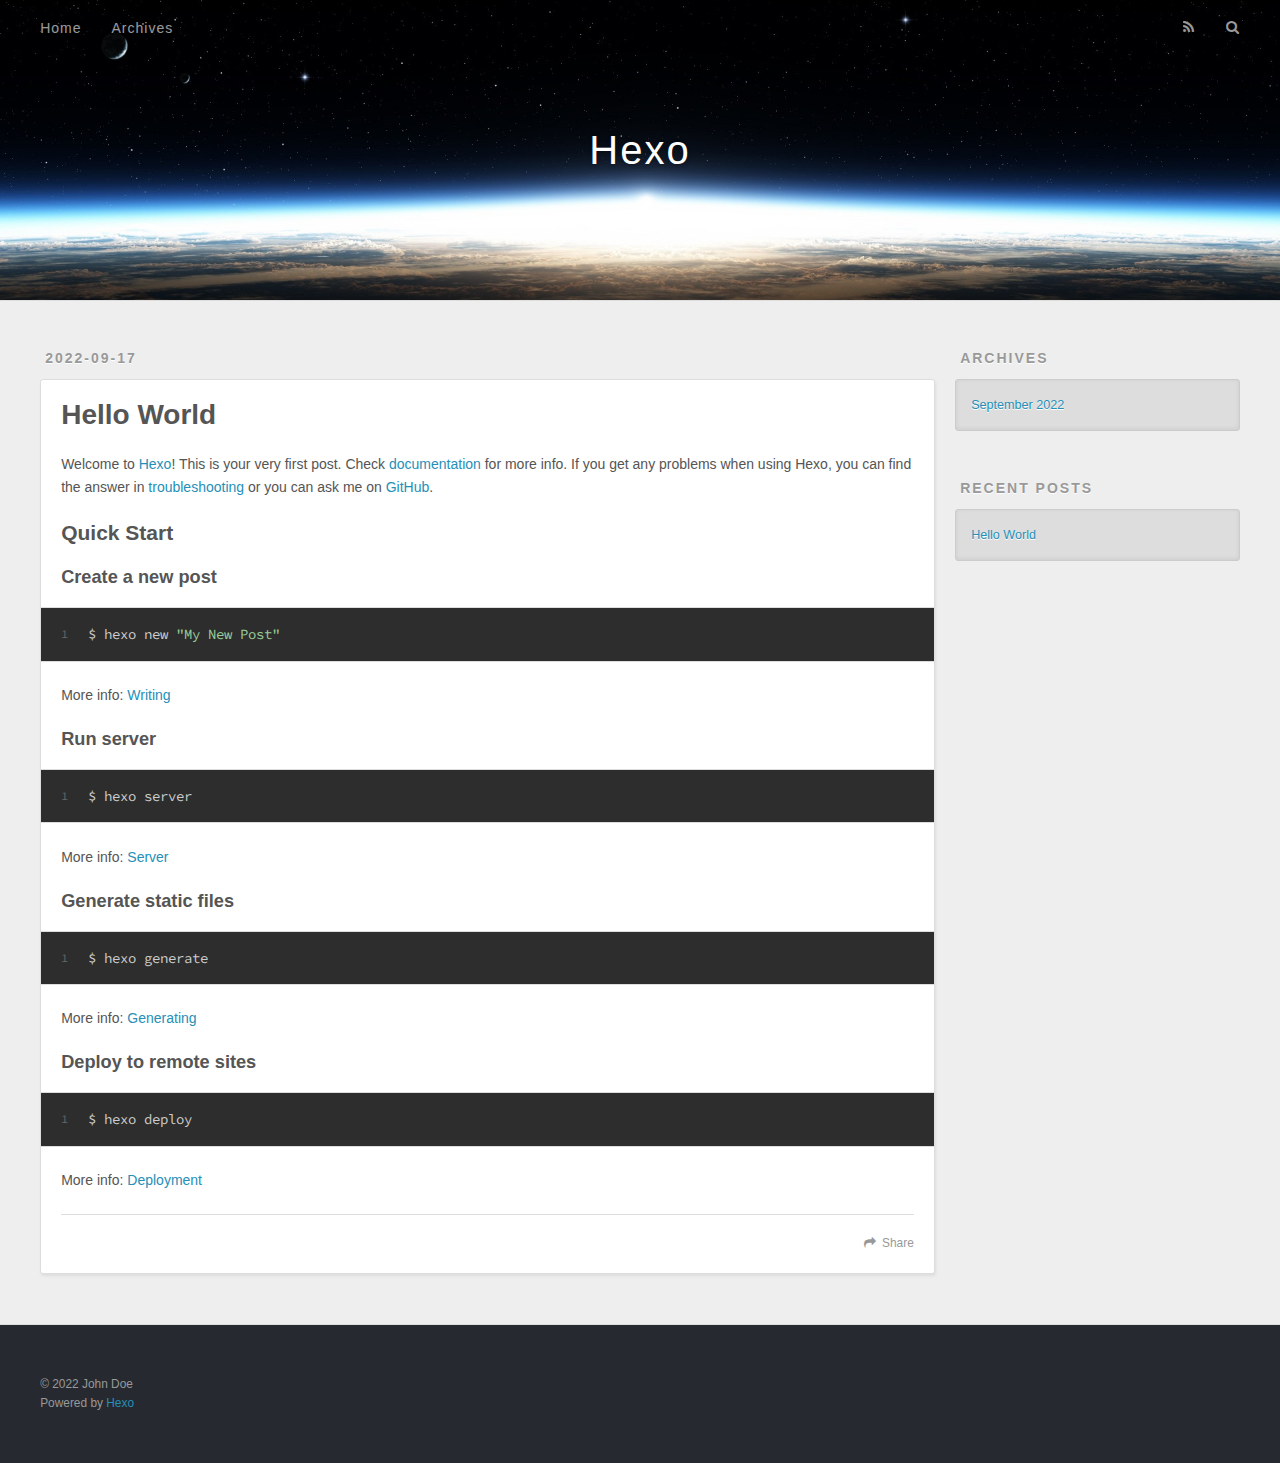
==== index.html @ d6ad6a68 "Site updated: 2022-09-17 21:36:43" ====
<!DOCTYPE html>
<html>
<head>
  <meta charset="utf-8">
  

  
  <title>Hexo</title>
  <meta name="viewport" content="width=device-width, initial-scale=1, maximum-scale=1">
  <meta property="og:type" content="website">
<meta property="og:title" content="Hexo">
<meta property="og:url" content="http://example.com/index.html">
<meta property="og:site_name" content="Hexo">
<meta property="og:locale" content="en_US">
<meta property="article:author" content="John Doe">
<meta name="twitter:card" content="summary">
  
    <link rel="alternate" href="/atom.xml" title="Hexo" type="application/atom+xml">
  
  
    <link rel="icon" href="/favicon.png">
  
  
    <link href="//fonts.googleapis.com/css?family=Source+Code+Pro" rel="stylesheet" type="text/css">
  
  
<link rel="stylesheet" href="/css/style.css">

<meta name="generator" content="Hexo 5.4.2"></head>

<body>
  <div id="container">
    <div id="wrap">
      <header id="header">
  <div id="banner"></div>
  <div id="header-outer" class="outer">
    <div id="header-title" class="inner">
      <h1 id="logo-wrap">
        <a href="/" id="logo">Hexo</a>
      </h1>
      
    </div>
    <div id="header-inner" class="inner">
      <nav id="main-nav">
        <a id="main-nav-toggle" class="nav-icon"></a>
        
          <a class="main-nav-link" href="/">Home</a>
        
          <a class="main-nav-link" href="/archives">Archives</a>
        
      </nav>
      <nav id="sub-nav">
        
          <a id="nav-rss-link" class="nav-icon" href="/atom.xml" title="RSS Feed"></a>
        
        <a id="nav-search-btn" class="nav-icon" title="Search"></a>
      </nav>
      <div id="search-form-wrap">
        <form action="//google.com/search" method="get" accept-charset="UTF-8" class="search-form"><input type="search" name="q" class="search-form-input" placeholder="Search"><button type="submit" class="search-form-submit">&#xF002;</button><input type="hidden" name="sitesearch" value="http://example.com"></form>
      </div>
    </div>
  </div>
</header>
      <div class="outer">
        <section id="main">
  
    <article id="post-hello-world" class="article article-type-post" itemscope itemprop="blogPost">
  <div class="article-meta">
    <a href="/2022/09/17/hello-world/" class="article-date">
  <time datetime="2022-09-17T09:29:14.748Z" itemprop="datePublished">2022-09-17</time>
</a>
    
  </div>
  <div class="article-inner">
    
    
      <header class="article-header">
        
  
    <h1 itemprop="name">
      <a class="article-title" href="/2022/09/17/hello-world/">Hello World</a>
    </h1>
  

      </header>
    
    <div class="article-entry" itemprop="articleBody">
      
        <p>Welcome to <a target="_blank" rel="noopener" href="https://hexo.io/">Hexo</a>! This is your very first post. Check <a target="_blank" rel="noopener" href="https://hexo.io/docs/">documentation</a> for more info. If you get any problems when using Hexo, you can find the answer in <a target="_blank" rel="noopener" href="https://hexo.io/docs/troubleshooting.html">troubleshooting</a> or you can ask me on <a target="_blank" rel="noopener" href="https://github.com/hexojs/hexo/issues">GitHub</a>.</p>
<h2 id="Quick-Start"><a href="#Quick-Start" class="headerlink" title="Quick Start"></a>Quick Start</h2><h3 id="Create-a-new-post"><a href="#Create-a-new-post" class="headerlink" title="Create a new post"></a>Create a new post</h3><figure class="highlight bash"><table><tr><td class="gutter"><pre><span class="line">1</span><br></pre></td><td class="code"><pre><span class="line">$ hexo new <span class="string">&quot;My New Post&quot;</span></span><br></pre></td></tr></table></figure>

<p>More info: <a target="_blank" rel="noopener" href="https://hexo.io/docs/writing.html">Writing</a></p>
<h3 id="Run-server"><a href="#Run-server" class="headerlink" title="Run server"></a>Run server</h3><figure class="highlight bash"><table><tr><td class="gutter"><pre><span class="line">1</span><br></pre></td><td class="code"><pre><span class="line">$ hexo server</span><br></pre></td></tr></table></figure>

<p>More info: <a target="_blank" rel="noopener" href="https://hexo.io/docs/server.html">Server</a></p>
<h3 id="Generate-static-files"><a href="#Generate-static-files" class="headerlink" title="Generate static files"></a>Generate static files</h3><figure class="highlight bash"><table><tr><td class="gutter"><pre><span class="line">1</span><br></pre></td><td class="code"><pre><span class="line">$ hexo generate</span><br></pre></td></tr></table></figure>

<p>More info: <a target="_blank" rel="noopener" href="https://hexo.io/docs/generating.html">Generating</a></p>
<h3 id="Deploy-to-remote-sites"><a href="#Deploy-to-remote-sites" class="headerlink" title="Deploy to remote sites"></a>Deploy to remote sites</h3><figure class="highlight bash"><table><tr><td class="gutter"><pre><span class="line">1</span><br></pre></td><td class="code"><pre><span class="line">$ hexo deploy</span><br></pre></td></tr></table></figure>

<p>More info: <a target="_blank" rel="noopener" href="https://hexo.io/docs/one-command-deployment.html">Deployment</a></p>

      
    </div>
    <footer class="article-footer">
      <a data-url="http://example.com/2022/09/17/hello-world/" data-id="cl85ye5cm00009kp9c54h5y47" class="article-share-link">Share</a>
      
      
    </footer>
  </div>
  
</article>


  


</section>
        
          <aside id="sidebar">
  
    

  
    

  
    
  
    
  <div class="widget-wrap">
    <h3 class="widget-title">Archives</h3>
    <div class="widget">
      <ul class="archive-list"><li class="archive-list-item"><a class="archive-list-link" href="/archives/2022/09/">September 2022</a></li></ul>
    </div>
  </div>


  
    
  <div class="widget-wrap">
    <h3 class="widget-title">Recent Posts</h3>
    <div class="widget">
      <ul>
        
          <li>
            <a href="/2022/09/17/hello-world/">Hello World</a>
          </li>
        
      </ul>
    </div>
  </div>

  
</aside>
        
      </div>
      <footer id="footer">
  
  <div class="outer">
    <div id="footer-info" class="inner">
      &copy; 2022 John Doe<br>
      Powered by <a href="http://hexo.io/" target="_blank">Hexo</a>
    </div>
  </div>
</footer>
    </div>
    <nav id="mobile-nav">
  
    <a href="/" class="mobile-nav-link">Home</a>
  
    <a href="/archives" class="mobile-nav-link">Archives</a>
  
</nav>
    

<script src="//ajax.googleapis.com/ajax/libs/jquery/2.0.3/jquery.min.js"></script>


  
<link rel="stylesheet" href="/fancybox/jquery.fancybox.css">

  
<script src="/fancybox/jquery.fancybox.pack.js"></script>




<script src="/js/script.js"></script>




  </div>
</body>
</html>
---- css/style.css ----
body {
  width: 100%;
}
body:before,
body:after {
  content: "";
  display: table;
}
body:after {
  clear: both;
}
html,
body,
div,
span,
applet,
object,
iframe,
h1,
h2,
h3,
h4,
h5,
h6,
p,
blockquote,
pre,
a,
abbr,
acronym,
address,
big,
cite,
code,
del,
dfn,
em,
img,
ins,
kbd,
q,
s,
samp,
small,
strike,
strong,
sub,
sup,
tt,
var,
dl,
dt,
dd,
ol,
ul,
li,
fieldset,
form,
label,
legend,
table,
caption,
tbody,
tfoot,
thead,
tr,
th,
td {
  margin: 0;
  padding: 0;
  border: 0;
  outline: 0;
  font-weight: inherit;
  font-style: inherit;
  font-family: inherit;
  font-size: 100%;
  vertical-align: baseline;
}
body {
  line-height: 1;
  color: #000;
  background: #fff;
}
ol,
ul {
  list-style: none;
}
table {
  border-collapse: separate;
  border-spacing: 0;
  vertical-align: middle;
}
caption,
th,
td {
  text-align: left;
  font-weight: normal;
  vertical-align: middle;
}
a img {
  border: none;
}
input,
button {
  margin: 0;
  padding: 0;
}
input::-moz-focus-inner,
button::-moz-focus-inner {
  border: 0;
  padding: 0;
}
@font-face {
  font-family: FontAwesome;
  font-style: normal;
  font-weight: normal;
  src: url("fonts/fontawesome-webfont.eot?v=#4.0.3");
  src: url("fonts/fontawesome-webfont.eot?#iefix&v=#4.0.3") format("embedded-opentype"), url("fonts/fontawesome-webfont.woff?v=#4.0.3") format("woff"), url("fonts/fontawesome-webfont.ttf?v=#4.0.3") format("truetype"), url("fonts/fontawesome-webfont.svg#fontawesomeregular?v=#4.0.3") format("svg");
}
html,
body,
#container {
  height: 100%;
}
body {
  background: #eee;
  font: 14px -apple-system, BlinkMacSystemFont, "Segoe UI", "Roboto", "Oxygen", "Ubuntu", "Cantarell", "Fira Sans", "Droid Sans", "Helvetica Neue", sans-serif;
  -webkit-text-size-adjust: 100%;
}
.outer {
  max-width: 1220px;
  margin: 0 auto;
  padding: 0 20px;
}
.outer:before,
.outer:after {
  content: "";
  display: table;
}
.outer:after {
  clear: both;
}
.inner {
  display: inline;
  float: left;
  width: 98.33333333333333%;
  margin: 0 0.833333333333333%;
}
.left,
.alignleft {
  float: left;
}
.right,
.alignright {
  float: right;
}
.clear {
  clear: both;
}
#container {
  position: relative;
}
.mobile-nav-on {
  overflow: hidden;
}
#wrap {
  height: 100%;
  width: 100%;
  position: absolute;
  top: 0;
  left: 0;
  -webkit-transition: 0.2s ease-out;
  -moz-transition: 0.2s ease-out;
  -ms-transition: 0.2s ease-out;
  transition: 0.2s ease-out;
  z-index: 1;
  background: #eee;
}
.mobile-nav-on #wrap {
  left: 280px;
}
@media screen and (min-width: 768px) {
  #main {
    display: inline;
    float: left;
    width: 73.33333333333333%;
    margin: 0 0.833333333333333%;
  }
}
.article-date,
.article-category-link,
.archive-year,
.widget-title {
  text-decoration: none;
  text-transform: uppercase;
  letter-spacing: 2px;
  color: #999;
  margin-bottom: 1em;
  margin-left: 5px;
  line-height: 1em;
  text-shadow: 0 1px #fff;
  font-weight: bold;
}
.article-inner,
.archive-article-inner {
  background: #fff;
  -webkit-box-shadow: 1px 2px 3px #ddd;
  box-shadow: 1px 2px 3px #ddd;
  border: 1px solid #ddd;
  border-radius: 3px;
}
.article-entry h1,
.widget h1 {
  font-size: 2em;
}
.article-entry h2,
.widget h2 {
  font-size: 1.5em;
}
.article-entry h3,
.widget h3 {
  font-size: 1.3em;
}
.article-entry h4,
.widget h4 {
  font-size: 1.2em;
}
.article-entry h5,
.widget h5 {
  font-size: 1em;
}
.article-entry h6,
.widget h6 {
  font-size: 1em;
  color: #999;
}
.article-entry hr,
.widget hr {
  border: 1px dashed #ddd;
}
.article-entry strong,
.widget strong {
  font-weight: bold;
}
.article-entry em,
.widget em,
.article-entry cite,
.widget cite {
  font-style: italic;
}
.article-entry sup,
.widget sup,
.article-entry sub,
.widget sub {
  font-size: 0.75em;
  line-height: 0;
  position: relative;
  vertical-align: baseline;
}
.article-entry sup,
.widget sup {
  top: -0.5em;
}
.article-entry sub,
.widget sub {
  bottom: -0.2em;
}
.article-entry small,
.widget small {
  font-size: 0.85em;
}
.article-entry acronym,
.widget acronym,
.article-entry abbr,
.widget abbr {
  border-bottom: 1px dotted;
}
.article-entry ul,
.widget ul,
.article-entry ol,
.widget ol,
.article-entry dl,
.widget dl {
  margin: 0 20px;
  line-height: 1.6em;
}
.article-entry ul ul,
.widget ul ul,
.article-entry ol ul,
.widget ol ul,
.article-entry ul ol,
.widget ul ol,
.article-entry ol ol,
.widget ol ol {
  margin-top: 0;
  margin-bottom: 0;
}
.article-entry ul,
.widget ul {
  list-style: disc;
}
.article-entry ol,
.widget ol {
  list-style: decimal;
}
.article-entry dt,
.widget dt {
  font-weight: bold;
}
#header {
  height: 300px;
  position: relative;
  border-bottom: 1px solid #ddd;
}
#header:before,
#header:after {
  content: "";
  position: absolute;
  left: 0;
  right: 0;
  height: 40px;
}
#header:before {
  top: 0;
  background: -webkit-linear-gradient(rgba(0,0,0,0.2), transparent);
  background: -moz-linear-gradient(rgba(0,0,0,0.2), transparent);
  background: -ms-linear-gradient(rgba(0,0,0,0.2), transparent);
  background: linear-gradient(rgba(0,0,0,0.2), transparent);
}
#header:after {
  bottom: 0;
  background: -webkit-linear-gradient(transparent, rgba(0,0,0,0.2));
  background: -moz-linear-gradient(transparent, rgba(0,0,0,0.2));
  background: -ms-linear-gradient(transparent, rgba(0,0,0,0.2));
  background: linear-gradient(transparent, rgba(0,0,0,0.2));
}
#header-outer {
  height: 100%;
  position: relative;
}
#header-inner {
  position: relative;
  overflow: hidden;
}
#banner {
  position: absolute;
  top: 0;
  left: 0;
  width: 100%;
  height: 100%;
  background: url("images/banner.jpg") center #000;
  background-size: cover;
  z-index: -1;
}
#header-title {
  text-align: center;
  height: 40px;
  position: absolute;
  top: 50%;
  left: 0;
  margin-top: -20px;
}
#logo,
#subtitle {
  text-decoration: none;
  color: #fff;
  font-weight: 300;
  text-shadow: 0 1px 4px rgba(0,0,0,0.3);
}
#logo {
  font-size: 40px;
  line-height: 40px;
  letter-spacing: 2px;
}
#subtitle {
  font-size: 16px;
  line-height: 16px;
  letter-spacing: 1px;
}
#subtitle-wrap {
  margin-top: 16px;
}
#main-nav {
  float: left;
  margin-left: -15px;
}
.nav-icon,
.main-nav-link {
  float: left;
  color: #fff;
  opacity: 0.6;
  text-decoration: none;
  text-shadow: 0 1px rgba(0,0,0,0.2);
  -webkit-transition: opacity 0.2s;
  -moz-transition: opacity 0.2s;
  -ms-transition: opacity 0.2s;
  transition: opacity 0.2s;
  display: block;
  padding: 20px 15px;
}
.nav-icon:hover,
.main-nav-link:hover {
  opacity: 1;
}
.nav-icon {
  font-family: FontAwesome;
  text-align: center;
  font-size: 14px;
  width: 14px;
  height: 14px;
  padding: 20px 15px;
  position: relative;
  cursor: pointer;
}
.main-nav-link {
  font-weight: 300;
  letter-spacing: 1px;
}
@media screen and (max-width: 479px) {
  .main-nav-link {
    display: none;
  }
}
#main-nav-toggle {
  display: none;
}
#main-nav-toggle:before {
  content: "\f0c9";
}
@media screen and (max-width: 479px) {
  #main-nav-toggle {
    display: block;
  }
}
#sub-nav {
  float: right;
  margin-right: -15px;
}
#nav-rss-link:before {
  content: "\f09e";
}
#nav-search-btn:before {
  content: "\f002";
}
#search-form-wrap {
  position: absolute;
  top: 15px;
  width: 150px;
  height: 30px;
  right: -150px;
  opacity: 0;
  -webkit-transition: 0.2s ease-out;
  -moz-transition: 0.2s ease-out;
  -ms-transition: 0.2s ease-out;
  transition: 0.2s ease-out;
}
#search-form-wrap.on {
  opacity: 1;
  right: 0;
}
@media screen and (max-width: 479px) {
  #search-form-wrap {
    width: 100%;
    right: -100%;
  }
}
.search-form {
  position: absolute;
  top: 0;
  left: 0;
  right: 0;
  background: #fff;
  padding: 5px 15px;
  border-radius: 15px;
  -webkit-box-shadow: 0 0 10px rgba(0,0,0,0.3);
  box-shadow: 0 0 10px rgba(0,0,0,0.3);
}
.search-form-input {
  border: none;
  background: none;
  color: #555;
  width: 100%;
  font: 13px -apple-system, BlinkMacSystemFont, "Segoe UI", "Roboto", "Oxygen", "Ubuntu", "Cantarell", "Fira Sans", "Droid Sans", "Helvetica Neue", sans-serif;
  outline: none;
}
.search-form-input::-webkit-search-results-decoration,
.search-form-input::-webkit-search-cancel-button {
  -webkit-appearance: none;
}
.search-form-submit {
  position: absolute;
  top: 50%;
  right: 10px;
  margin-top: -7px;
  font: 13px FontAwesome;
  border: none;
  background: none;
  color: #bbb;
  cursor: pointer;
}
.search-form-submit:hover,
.search-form-submit:focus {
  color: #777;
}
.article {
  margin: 50px 0;
}
.article-inner {
  overflow: hidden;
}
.article-meta:before,
.article-meta:after {
  content: "";
  display: table;
}
.article-meta:after {
  clear: both;
}
.article-date {
  float: left;
}
.article-category {
  float: left;
  line-height: 1em;
  color: #ccc;
  text-shadow: 0 1px #fff;
  margin-left: 8px;
}
.article-category:before {
  content: "\2022";
}
.article-category-link {
  margin: 0 12px 1em;
}
.article-header {
  padding: 20px 20px 0;
}
.article-title {
  text-decoration: none;
  font-size: 2em;
  font-weight: bold;
  color: #555;
  line-height: 1.1em;
  -webkit-transition: color 0.2s;
  -moz-transition: color 0.2s;
  -ms-transition: color 0.2s;
  transition: color 0.2s;
}
a.article-title:hover {
  color: #258fb8;
}
.article-entry {
  color: #555;
  padding: 0 20px;
}
.article-entry:before,
.article-entry:after {
  content: "";
  display: table;
}
.article-entry:after {
  clear: both;
}
.article-entry p,
.article-entry table {
  line-height: 1.6em;
  margin: 1.6em 0;
}
.article-entry h1,
.article-entry h2,
.article-entry h3,
.article-entry h4,
.article-entry h5,
.article-entry h6 {
  font-weight: bold;
}
.article-entry h1,
.article-entry h2,
.article-entry h3,
.article-entry h4,
.article-entry h5,
.article-entry h6 {
  line-height: 1.1em;
  margin: 1.1em 0;
}
.article-entry a {
  color: #258fb8;
  text-decoration: none;
}
.article-entry a:hover {
  text-decoration: underline;
}
.article-entry ul,
.article-entry ol,
.article-entry dl {
  margin-top: 1.6em;
  margin-bottom: 1.6em;
}
.article-entry img,
.article-entry video {
  max-width: 100%;
  height: auto;
  display: block;
  margin: auto;
}
.article-entry iframe {
  border: none;
}
.article-entry table {
  width: 100%;
  border-collapse: collapse;
  border-spacing: 0;
}
.article-entry th {
  font-weight: bold;
  border-bottom: 3px solid #ddd;
  padding-bottom: 0.5em;
}
.article-entry td {
  border-bottom: 1px solid #ddd;
  padding: 10px 0;
}
.article-entry blockquote {
  font-family: Georgia, "Times New Roman", serif;
  font-size: 1.4em;
  margin: 1.6em 20px;
  text-align: center;
}
.article-entry blockquote footer {
  font-size: 14px;
  margin: 1.6em 0;
  font-family: -apple-system, BlinkMacSystemFont, "Segoe UI", "Roboto", "Oxygen", "Ubuntu", "Cantarell", "Fira Sans", "Droid Sans", "Helvetica Neue", sans-serif;
}
.article-entry blockquote footer cite:before {
  content: "—";
  padding: 0 0.5em;
}
.article-entry .pullquote {
  text-align: left;
  width: 45%;
  margin: 0;
}
.article-entry .pullquote.left {
  margin-left: 0.5em;
  margin-right: 1em;
}
.article-entry .pullquote.right {
  margin-right: 0.5em;
  margin-left: 1em;
}
.article-entry .caption {
  color: #999;
  display: block;
  font-size: 0.9em;
  margin-top: 0.5em;
  position: relative;
  text-align: center;
}
.article-entry .video-container {
  position: relative;
  padding-top: 56.25%;
  height: 0;
  overflow: hidden;
}
.article-entry .video-container iframe,
.article-entry .video-container object,
.article-entry .video-container embed {
  position: absolute;
  top: 0;
  left: 0;
  width: 100%;
  height: 100%;
  margin-top: 0;
}
.article-more-link a {
  display: inline-block;
  line-height: 1em;
  padding: 6px 15px;
  border-radius: 15px;
  background: #eee;
  color: #999;
  text-shadow: 0 1px #fff;
  text-decoration: none;
}
.article-more-link a:hover {
  background: #258fb8;
  color: #fff;
  text-decoration: none;
  text-shadow: 0 1px #1e7293;
}
.article-footer {
  font-size: 0.85em;
  line-height: 1.6em;
  border-top: 1px solid #ddd;
  padding-top: 1.6em;
  margin: 0 20px 20px;
}
.article-footer:before,
.article-footer:after {
  content: "";
  display: table;
}
.article-footer:after {
  clear: both;
}
.article-footer a {
  color: #999;
  text-decoration: none;
}
.article-footer a:hover {
  color: #555;
}
.article-tag-list-item {
  float: left;
  margin-right: 10px;
}
.article-tag-list-link:before {
  content: "#";
}
.article-comment-link {
  float: right;
}
.article-comment-link:before {
  content: "\f075";
  font-family: FontAwesome;
  padding-right: 8px;
}
.article-share-link {
  cursor: pointer;
  float: right;
  margin-left: 20px;
}
.article-share-link:before {
  content: "\f064";
  font-family: FontAwesome;
  padding-right: 6px;
}
#article-nav {
  position: relative;
}
#article-nav:before,
#article-nav:after {
  content: "";
  display: table;
}
#article-nav:after {
  clear: both;
}
@media screen and (min-width: 768px) {
  #article-nav {
    margin: 50px 0;
  }
  #article-nav:before {
    width: 8px;
    height: 8px;
    position: absolute;
    top: 50%;
    left: 50%;
    margin-top: -4px;
    margin-left: -4px;
    content: "";
    border-radius: 50%;
    background: #ddd;
    -webkit-box-shadow: 0 1px 2px #fff;
    box-shadow: 0 1px 2px #fff;
  }
}
.article-nav-link-wrap {
  text-decoration: none;
  text-shadow: 0 1px #fff;
  color: #999;
  -webkit-box-sizing: border-box;
  -moz-box-sizing: border-box;
  box-sizing: border-box;
  margin-top: 50px;
  text-align: center;
  display: block;
}
.article-nav-link-wrap:hover {
  color: #555;
}
@media screen and (min-width: 768px) {
  .article-nav-link-wrap {
    width: 50%;
    margin-top: 0;
  }
}
@media screen and (min-width: 768px) {
  #article-nav-newer {
    float: left;
    text-align: right;
    padding-right: 20px;
  }
}
@media screen and (min-width: 768px) {
  #article-nav-older {
    float: right;
    text-align: left;
    padding-left: 20px;
  }
}
.article-nav-caption {
  text-transform: uppercase;
  letter-spacing: 2px;
  color: #ddd;
  line-height: 1em;
  font-weight: bold;
}
#article-nav-newer .article-nav-caption {
  margin-right: -2px;
}
.article-nav-title {
  font-size: 0.85em;
  line-height: 1.6em;
  margin-top: 0.5em;
}
.article-share-box {
  position: absolute;
  display: none;
  background: #fff;
  -webkit-box-shadow: 1px 2px 10px rgba(0,0,0,0.2);
  box-shadow: 1px 2px 10px rgba(0,0,0,0.2);
  border-radius: 3px;
  margin-left: -145px;
  overflow: hidden;
  z-index: 1;
}
.article-share-box.on {
  display: block;
}
.article-share-input {
  width: 100%;
  background: none;
  -webkit-box-sizing: border-box;
  -moz-box-sizing: border-box;
  box-sizing: border-box;
  font: 14px -apple-system, BlinkMacSystemFont, "Segoe UI", "Roboto", "Oxygen", "Ubuntu", "Cantarell", "Fira Sans", "Droid Sans", "Helvetica Neue", sans-serif;
  padding: 0 15px;
  color: #555;
  outline: none;
  border: 1px solid #ddd;
  border-radius: 3px 3px 0 0;
  height: 36px;
  line-height: 36px;
}
.article-share-links {
  background: #eee;
}
.article-share-links:before,
.article-share-links:after {
  content: "";
  display: table;
}
.article-share-links:after {
  clear: both;
}
.article-share-twitter,
.article-share-facebook,
.article-share-pinterest,
.article-share-google {
  width: 50px;
  height: 36px;
  display: block;
  float: left;
  position: relative;
  color: #999;
  text-shadow: 0 1px #fff;
}
.article-share-twitter:before,
.article-share-facebook:before,
.article-share-pinterest:before,
.article-share-google:before {
  font-size: 20px;
  font-family: FontAwesome;
  width: 20px;
  height: 20px;
  position: absolute;
  top: 50%;
  left: 50%;
  margin-top: -10px;
  margin-left: -10px;
  text-align: center;
}
.article-share-twitter:hover,
.article-share-facebook:hover,
.article-share-pinterest:hover,
.article-share-google:hover {
  color: #fff;
}
.article-share-twitter:before {
  content: "\f099";
}
.article-share-twitter:hover {
  background: #00aced;
  text-shadow: 0 1px #008abe;
}
.article-share-facebook:before {
  content: "\f09a";
}
.article-share-facebook:hover {
  background: #3b5998;
  text-shadow: 0 1px #2f477a;
}
.article-share-pinterest:before {
  content: "\f0d2";
}
.article-share-pinterest:hover {
  background: #cb2027;
  text-shadow: 0 1px #a21a1f;
}
.article-share-google:before {
  content: "\f0d5";
}
.article-share-google:hover {
  background: #dd4b39;
  text-shadow: 0 1px #be3221;
}
.article-gallery {
  background: #000;
  position: relative;
}
.article-gallery-photos {
  position: relative;
  overflow: hidden;
}
.article-gallery-img {
  display: none;
  max-width: 100%;
}
.article-gallery-img:first-child {
  display: block;
}
.article-gallery-img.loaded {
  position: absolute;
  display: block;
}
.article-gallery-img img {
  display: block;
  max-width: 100%;
  margin: 0 auto;
}
#comments {
  background: #fff;
  -webkit-box-shadow: 1px 2px 3px #ddd;
  box-shadow: 1px 2px 3px #ddd;
  padding: 20px;
  border: 1px solid #ddd;
  border-radius: 3px;
  margin: 50px 0;
}
#comments a {
  color: #258fb8;
}
.archives-wrap {
  margin: 50px 0;
}
.archives:before,
.archives:after {
  content: "";
  display: table;
}
.archives:after {
  clear: both;
}
.archive-year-wrap {
  margin-bottom: 1em;
}
.archives {
  -webkit-column-gap: 10px;
  -moz-column-gap: 10px;
  column-gap: 10px;
}
@media screen and (min-width: 480px) and (max-width: 767px) {
  .archives {
    -webkit-column-count: 2;
    -moz-column-count: 2;
    column-count: 2;
  }
}
@media screen and (min-width: 768px) {
  .archives {
    -webkit-column-count: 3;
    -moz-column-count: 3;
    column-count: 3;
  }
}
.archive-article {
  -webkit-column-break-inside: avoid;
  page-break-inside: avoid;
  overflow: hidden;
  break-inside: avoid-column;
}
.archive-article-inner {
  padding: 10px;
  margin-bottom: 15px;
}
.archive-article-title {
  text-decoration: none;
  font-weight: bold;
  color: #555;
  -webkit-transition: color 0.2s;
  -moz-transition: color 0.2s;
  -ms-transition: color 0.2s;
  transition: color 0.2s;
  line-height: 1.6em;
}
.archive-article-title:hover {
  color: #258fb8;
}
.archive-article-footer {
  margin-top: 1em;
}
.archive-article-date {
  color: #999;
  text-decoration: none;
  font-size: 0.85em;
  line-height: 1em;
  margin-bottom: 0.5em;
  display: block;
}
#page-nav {
  margin: 50px auto;
  background: #fff;
  -webkit-box-shadow: 1px 2px 3px #ddd;
  box-shadow: 1px 2px 3px #ddd;
  border: 1px solid #ddd;
  border-radius: 3px;
  text-align: center;
  color: #999;
  overflow: hidden;
}
#page-nav:before,
#page-nav:after {
  content: "";
  display: table;
}
#page-nav:after {
  clear: both;
}
#page-nav a,
#page-nav span {
  padding: 10px 20px;
  line-height: 1;
  height: 2ex;
}
#page-nav a {
  color: #999;
  text-decoration: none;
}
#page-nav a:hover {
  background: #999;
  color: #fff;
}
#page-nav .prev {
  float: left;
}
#page-nav .next {
  float: right;
}
#page-nav .page-number {
  display: inline-block;
}
@media screen and (max-width: 479px) {
  #page-nav .page-number {
    display: none;
  }
}
#page-nav .current {
  color: #555;
  font-weight: bold;
}
#page-nav .space {
  color: #ddd;
}
#footer {
  background: #262a30;
  padding: 50px 0;
  border-top: 1px solid #ddd;
  color: #999;
}
#footer a {
  color: #258fb8;
  text-decoration: none;
}
#footer a:hover {
  text-decoration: underline;
}
#footer-info {
  line-height: 1.6em;
  font-size: 0.85em;
}
.article-entry pre,
.article-entry .highlight {
  background: #2d2d2d;
  margin: 0 -20px;
  padding: 15px 20px;
  border-style: solid;
  border-color: #ddd;
  border-width: 1px 0;
  overflow: auto;
  color: #ccc;
  line-height: 22.400000000000002px;
}
.article-entry .highlight .gutter pre,
.article-entry .gist .gist-file .gist-data .line-numbers {
  color: #666;
  font-size: 0.85em;
}
.article-entry pre,
.article-entry code {
  font-family: "Source Code Pro", Consolas, Monaco, Menlo, Consolas, monospace;
}
.article-entry code {
  background: #eee;
  text-shadow: 0 1px #fff;
  padding: 0 0.3em;
}
.article-entry pre code {
  background: none;
  text-shadow: none;
  padding: 0;
}
.article-entry .highlight pre {
  border: none;
  margin: 0;
  padding: 0;
}
.article-entry .highlight table {
  margin: 0;
  width: auto;
}
.article-entry .highlight td {
  border: none;
  padding: 0;
}
.article-entry .highlight figcaption {
  font-size: 0.85em;
  color: #999;
  line-height: 1em;
  margin-bottom: 1em;
}
.article-entry .highlight figcaption:before,
.article-entry .highlight figcaption:after {
  content: "";
  display: table;
}
.article-entry .highlight figcaption:after {
  clear: both;
}
.article-entry .highlight figcaption a {
  float: right;
}
.article-entry .highlight .gutter pre {
  text-align: right;
  padding-right: 20px;
}
.article-entry .highlight .line {
  height: 22.400000000000002px;
}
.article-entry .highlight .line.marked {
  background: #515151;
}
.article-entry .gist {
  margin: 0 -20px;
  border-style: solid;
  border-color: #ddd;
  border-width: 1px 0;
  background: #2d2d2d;
  padding: 15px 20px 15px 0;
}
.article-entry .gist .gist-file {
  border: none;
  font-family: "Source Code Pro", Consolas, Monaco, Menlo, Consolas, monospace;
  margin: 0;
}
.article-entry .gist .gist-file .gist-data {
  background: none;
  border: none;
}
.article-entry .gist .gist-file .gist-data .line-numbers {
  background: none;
  border: none;
  padding: 0 20px 0 0;
}
.article-entry .gist .gist-file .gist-data .line-data {
  padding: 0 !important;
}
.article-entry .gist .gist-file .highlight {
  margin: 0;
  padding: 0;
  border: none;
}
.article-entry .gist .gist-file .gist-meta {
  background: #2d2d2d;
  color: #999;
  font: 0.85em -apple-system, BlinkMacSystemFont, "Segoe UI", "Roboto", "Oxygen", "Ubuntu", "Cantarell", "Fira Sans", "Droid Sans", "Helvetica Neue", sans-serif;
  text-shadow: 0 0;
  padding: 0;
  margin-top: 1em;
  margin-left: 20px;
}
.article-entry .gist .gist-file .gist-meta a {
  color: #258fb8;
  font-weight: normal;
}
.article-entry .gist .gist-file .gist-meta a:hover {
  text-decoration: underline;
}
pre .comment,
pre .title {
  color: #999;
}
pre .variable,
pre .attribute,
pre .tag,
pre .regexp,
pre .ruby .constant,
pre .xml .tag .title,
pre .xml .pi,
pre .xml .doctype,
pre .html .doctype,
pre .css .id,
pre .css .class,
pre .css .pseudo {
  color: #f2777a;
}
pre .number,
pre .preprocessor,
pre .built_in,
pre .literal,
pre .params,
pre .constant {
  color: #f99157;
}
pre .class,
pre .ruby .class .title,
pre .css .rules .attribute {
  color: #9c9;
}
pre .string,
pre .value,
pre .inheritance,
pre .header,
pre .ruby .symbol,
pre .xml .cdata {
  color: #9c9;
}
pre .css .hexcolor {
  color: #6cc;
}
pre .function,
pre .python .decorator,
pre .python .title,
pre .ruby .function .title,
pre .ruby .title .keyword,
pre .perl .sub,
pre .javascript .title,
pre .coffeescript .title {
  color: #69c;
}
pre .keyword,
pre .javascript .function {
  color: #c9c;
}
@media screen and (max-width: 479px) {
  #mobile-nav {
    position: absolute;
    top: 0;
    left: 0;
    width: 280px;
    height: 100%;
    background: #191919;
    border-right: 1px solid #fff;
  }
}
@media screen and (max-width: 479px) {
  .mobile-nav-link {
    display: block;
    color: #999;
    text-decoration: none;
    padding: 15px 20px;
    font-weight: bold;
  }
  .mobile-nav-link:hover {
    color: #fff;
  }
}
@media screen and (min-width: 768px) {
  #sidebar {
    display: inline;
    float: left;
    width: 23.333333333333332%;
    margin: 0 0.833333333333333%;
  }
}
.widget-wrap {
  margin: 50px 0;
}
.widget {
  color: #777;
  text-shadow: 0 1px #fff;
  background: #ddd;
  -webkit-box-shadow: 0 -1px 4px #ccc inset;
  box-shadow: 0 -1px 4px #ccc inset;
  border: 1px solid #ccc;
  padding: 15px;
  border-radius: 3px;
}
.widget a {
  color: #258fb8;
  text-decoration: none;
}
.widget a:hover {
  text-decoration: underline;
}
.widget ul ul,
.widget ol ul,
.widget dl ul,
.widget ul ol,
.widget ol ol,
.widget dl ol,
.widget ul dl,
.widget ol dl,
.widget dl dl {
  margin-left: 15px;
  list-style: disc;
}
.widget {
  line-height: 1.6em;
  word-wrap: break-word;
  font-size: 0.9em;
}
.widget ul,
.widget ol {
  list-style: none;
  margin: 0;
}
.widget ul ul,
.widget ol ul,
.widget ul ol,
.widget ol ol {
  margin: 0 20px;
}
.widget ul ul,
.widget ol ul {
  list-style: disc;
}
.widget ul ol,
.widget ol ol {
  list-style: decimal;
}
.category-list-count,
.tag-list-count,
.archive-list-count {
  padding-left: 5px;
  color: #999;
  font-size: 0.85em;
}
.category-list-count:before,
.tag-list-count:before,
.archive-list-count:before {
  content: "(";
}
.category-list-count:after,
.tag-list-count:after,
.archive-list-count:after {
  content: ")";
}
.tagcloud a {
  margin-right: 5px;
  display: inline-block;
}
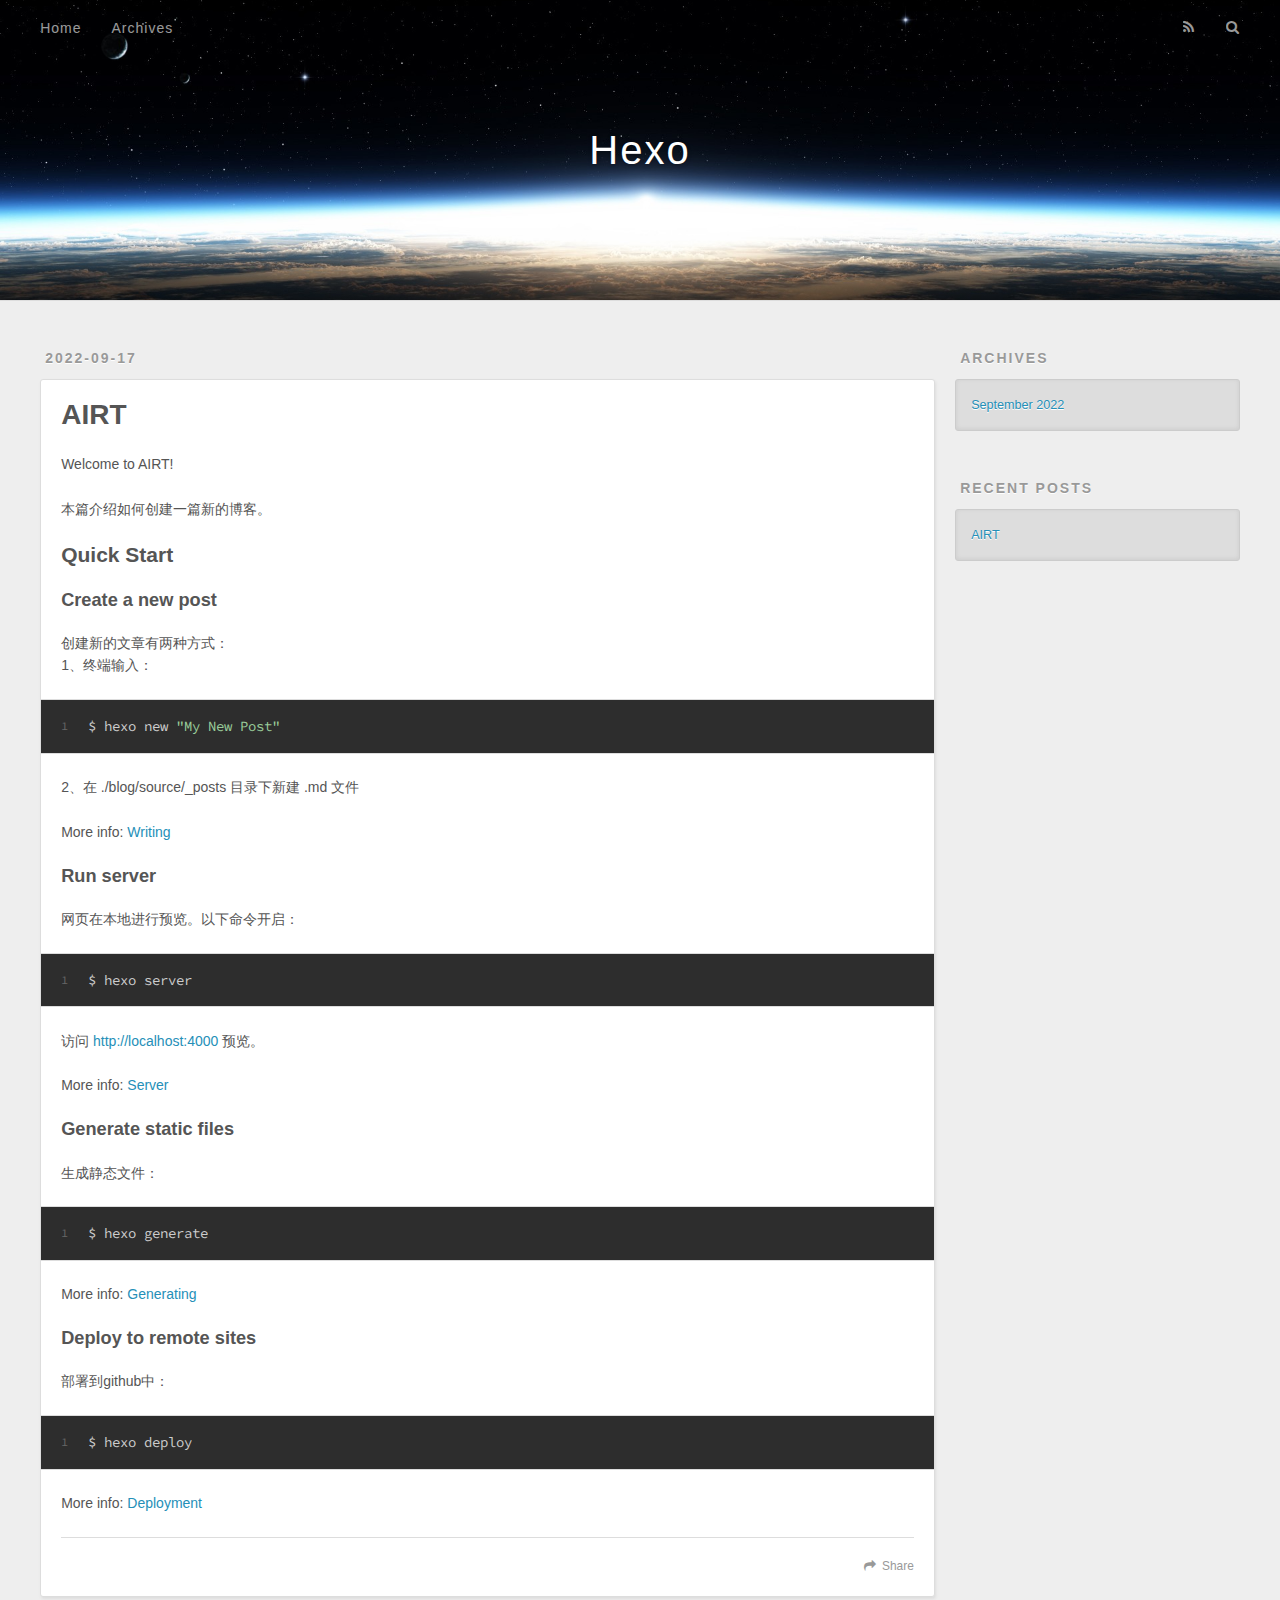
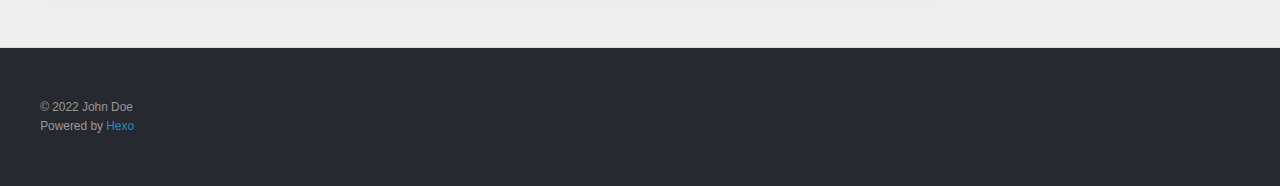
==== commit 91d8e614: "Site updated: 2022-09-17 23:07:33" ====
--- a/index.html
+++ b/index.html
@@ -78,7 +78,7 @@
         
   
     <h1 itemprop="name">
-      <a class="article-title" href="/2022/09/17/hello-world/">Hello World</a>
+      <a class="article-title" href="/2022/09/17/hello-world/">AIRT</a>
     </h1>
   
 
@@ -86,24 +86,28 @@
     
     <div class="article-entry" itemprop="articleBody">
       
-        <p>Welcome to <a target="_blank" rel="noopener" href="https://hexo.io/">Hexo</a>! This is your very first post. Check <a target="_blank" rel="noopener" href="https://hexo.io/docs/">documentation</a> for more info. If you get any problems when using Hexo, you can find the answer in <a target="_blank" rel="noopener" href="https://hexo.io/docs/troubleshooting.html">troubleshooting</a> or you can ask me on <a target="_blank" rel="noopener" href="https://github.com/hexojs/hexo/issues">GitHub</a>.</p>
-<h2 id="Quick-Start"><a href="#Quick-Start" class="headerlink" title="Quick Start"></a>Quick Start</h2><h3 id="Create-a-new-post"><a href="#Create-a-new-post" class="headerlink" title="Create a new post"></a>Create a new post</h3><figure class="highlight bash"><table><tr><td class="gutter"><pre><span class="line">1</span><br></pre></td><td class="code"><pre><span class="line">$ hexo new <span class="string">&quot;My New Post&quot;</span></span><br></pre></td></tr></table></figure>
-
+        <p>Welcome to AIRT!</p>
+<p>本篇介绍如何创建一篇新的博客。</p>
+<h2 id="Quick-Start"><a href="#Quick-Start" class="headerlink" title="Quick Start"></a>Quick Start</h2><h3 id="Create-a-new-post"><a href="#Create-a-new-post" class="headerlink" title="Create a new post"></a>Create a new post</h3><p>创建新的文章有两种方式：<br>1、终端输入：</p>
+<figure class="highlight bash"><table><tr><td class="gutter"><pre><span class="line">1</span><br></pre></td><td class="code"><pre><span class="line">$ hexo new <span class="string">&quot;My New Post&quot;</span></span><br></pre></td></tr></table></figure>
+<p>2、在 ./blog/source/_posts 目录下新建 .md 文件</p>
 <p>More info: <a target="_blank" rel="noopener" href="https://hexo.io/docs/writing.html">Writing</a></p>
-<h3 id="Run-server"><a href="#Run-server" class="headerlink" title="Run server"></a>Run server</h3><figure class="highlight bash"><table><tr><td class="gutter"><pre><span class="line">1</span><br></pre></td><td class="code"><pre><span class="line">$ hexo server</span><br></pre></td></tr></table></figure>
-
+<h3 id="Run-server"><a href="#Run-server" class="headerlink" title="Run server"></a>Run server</h3><p>网页在本地进行预览。以下命令开启：</p>
+<figure class="highlight bash"><table><tr><td class="gutter"><pre><span class="line">1</span><br></pre></td><td class="code"><pre><span class="line">$ hexo server</span><br></pre></td></tr></table></figure>
+<p>访问  <a target="_blank" rel="noopener" href="http://localhost:4000/">http://localhost:4000</a> 预览。</p>
 <p>More info: <a target="_blank" rel="noopener" href="https://hexo.io/docs/server.html">Server</a></p>
-<h3 id="Generate-static-files"><a href="#Generate-static-files" class="headerlink" title="Generate static files"></a>Generate static files</h3><figure class="highlight bash"><table><tr><td class="gutter"><pre><span class="line">1</span><br></pre></td><td class="code"><pre><span class="line">$ hexo generate</span><br></pre></td></tr></table></figure>
-
+<h3 id="Generate-static-files"><a href="#Generate-static-files" class="headerlink" title="Generate static files"></a>Generate static files</h3><p>生成静态文件：</p>
+<figure class="highlight bash"><table><tr><td class="gutter"><pre><span class="line">1</span><br></pre></td><td class="code"><pre><span class="line">$ hexo generate</span><br></pre></td></tr></table></figure>
 <p>More info: <a target="_blank" rel="noopener" href="https://hexo.io/docs/generating.html">Generating</a></p>
-<h3 id="Deploy-to-remote-sites"><a href="#Deploy-to-remote-sites" class="headerlink" title="Deploy to remote sites"></a>Deploy to remote sites</h3><figure class="highlight bash"><table><tr><td class="gutter"><pre><span class="line">1</span><br></pre></td><td class="code"><pre><span class="line">$ hexo deploy</span><br></pre></td></tr></table></figure>
+<h3 id="Deploy-to-remote-sites"><a href="#Deploy-to-remote-sites" class="headerlink" title="Deploy to remote sites"></a>Deploy to remote sites</h3><p>部署到github中：</p>
+<figure class="highlight bash"><table><tr><td class="gutter"><pre><span class="line">1</span><br></pre></td><td class="code"><pre><span class="line">$ hexo deploy</span><br></pre></td></tr></table></figure>
 
 <p>More info: <a target="_blank" rel="noopener" href="https://hexo.io/docs/one-command-deployment.html">Deployment</a></p>
 
       
     </div>
     <footer class="article-footer">
-      <a data-url="http://example.com/2022/09/17/hello-world/" data-id="cl85ye5cm00009kp9c54h5y47" class="article-share-link">Share</a>
+      <a data-url="http://example.com/2022/09/17/hello-world/" data-id="cl85yfoxc0000erp9ej8m0eph" class="article-share-link">Share</a>
       
       
     </footer>
@@ -144,7 +148,7 @@
       <ul>
         
           <li>
-            <a href="/2022/09/17/hello-world/">Hello World</a>
+            <a href="/2022/09/17/hello-world/">AIRT</a>
           </li>
         
       </ul>
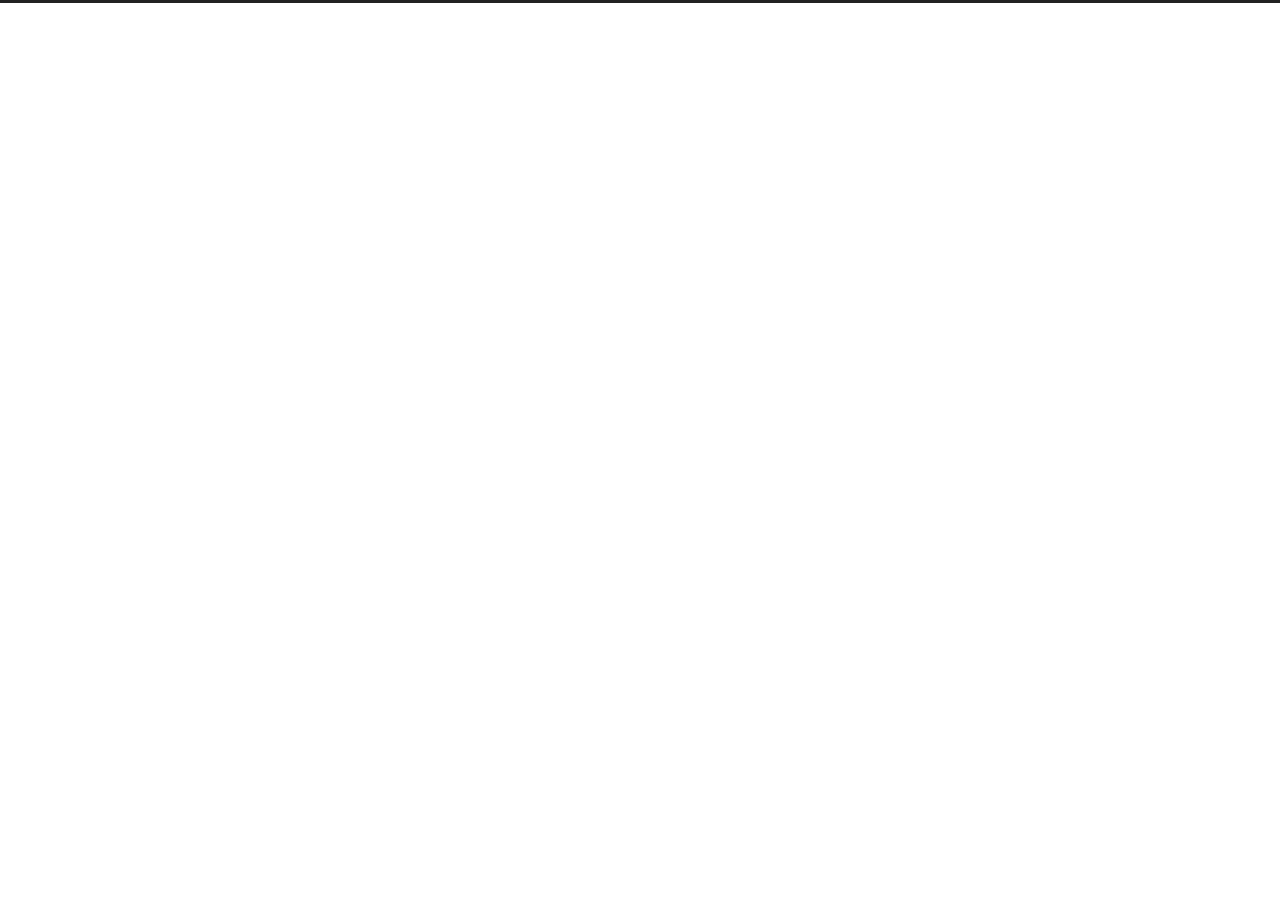
==== commit afb91567: "Site updated: 2022-09-18 16:58:05" ====
--- a/index.html
+++ b/index.html
@@ -1,200 +1,284 @@
 <!DOCTYPE html>
-<html>
+<html lang="zh-CN">
 <head>
-  <meta charset="utf-8">
-  
-
-  
-  <title>Hexo</title>
-  <meta name="viewport" content="width=device-width, initial-scale=1, maximum-scale=1">
-  <meta property="og:type" content="website">
-<meta property="og:title" content="Hexo">
-<meta property="og:url" content="http://example.com/index.html">
-<meta property="og:site_name" content="Hexo">
-<meta property="og:locale" content="en_US">
-<meta property="article:author" content="John Doe">
+  <meta charset="UTF-8">
+<meta name="viewport" content="width=device-width">
+<meta name="theme-color" content="#222"><meta name="generator" content="Hexo 5.4.2">
+
+
+  <link rel="apple-touch-icon" sizes="180x180" href="/images/apple-touch-icon-next.png">
+  <link rel="icon" type="image/png" sizes="32x32" href="/images/favicon-32x32-next.png">
+  <link rel="icon" type="image/png" sizes="16x16" href="/images/favicon-16x16-next.png">
+  <link rel="mask-icon" href="/images/logo.svg" color="#222">
+
+<link rel="stylesheet" href="/css/main.css">
+
+
+
+<link rel="stylesheet" href="https://cdnjs.cloudflare.com/ajax/libs/font-awesome/6.2.0/css/all.min.css" integrity="sha256-AbA177XfpSnFEvgpYu1jMygiLabzPCJCRIBtR5jGc0k=" crossorigin="anonymous">
+  <link rel="stylesheet" href="https://cdnjs.cloudflare.com/ajax/libs/animate.css/3.1.1/animate.min.css" integrity="sha256-PR7ttpcvz8qrF57fur/yAx1qXMFJeJFiA6pSzWi0OIE=" crossorigin="anonymous">
+
+<script class="next-config" data-name="main" type="application/json">{"hostname":"aircasairt.github.io","root":"/","images":"/images","scheme":"Muse","darkmode":false,"version":"8.13.0","exturl":false,"sidebar":{"position":"left","display":"post","padding":18,"offset":12},"copycode":{"enable":false,"style":null},"bookmark":{"enable":false,"color":"#222","save":"auto"},"mediumzoom":false,"lazyload":false,"pangu":false,"comments":{"style":"tabs","active":"gitalk","storage":true,"lazyload":false,"nav":{"disqus":{"text":"Load Disqus","order":-1},"gitalk":{"order":-2}},"activeClass":"gitalk"},"stickytabs":false,"motion":{"enable":true,"async":false,"transition":{"post_block":"fadeIn","post_header":"fadeInDown","post_body":"fadeInDown","coll_header":"fadeInLeft","sidebar":"fadeInUp"}},"prism":false,"i18n":{"placeholder":"搜索...","empty":"没有找到任何搜索结果：${query}","hits_time":"找到 ${hits} 个搜索结果（用时 ${time} 毫秒）","hits":"找到 ${hits} 个搜索结果"}}</script><script src="/js/config.js"></script>
+
+    <meta property="og:type" content="website">
+<meta property="og:title" content="AIRT">
+<meta property="og:url" content="http://aircasairt.github.io/index.html">
+<meta property="og:site_name" content="AIRT">
+<meta property="og:locale" content="zh_CN">
+<meta property="article:author" content="yuan">
 <meta name="twitter:card" content="summary">
-  
-    <link rel="alternate" href="/atom.xml" title="Hexo" type="application/atom+xml">
-  
-  
-    <link rel="icon" href="/favicon.png">
-  
-  
-    <link href="//fonts.googleapis.com/css?family=Source+Code+Pro" rel="stylesheet" type="text/css">
-  
-  
-<link rel="stylesheet" href="/css/style.css">
-
-<meta name="generator" content="Hexo 5.4.2"></head>
-
-<body>
-  <div id="container">
-    <div id="wrap">
-      <header id="header">
-  <div id="banner"></div>
-  <div id="header-outer" class="outer">
-    <div id="header-title" class="inner">
-      <h1 id="logo-wrap">
-        <a href="/" id="logo">Hexo</a>
-      </h1>
+
+
+<link rel="canonical" href="http://aircasairt.github.io/">
+
+
+
+<script class="next-config" data-name="page" type="application/json">{"sidebar":"","isHome":true,"isPost":false,"lang":"zh-CN","comments":"","permalink":"","path":"index.html","title":""}</script>
+
+<script class="next-config" data-name="calendar" type="application/json">""</script>
+<title>AIRT</title>
+  
+
+
+
+
+
+
+  <noscript>
+    <link rel="stylesheet" href="/css/noscript.css">
+  </noscript>
+</head>
+
+<body itemscope itemtype="http://schema.org/WebPage" class="use-motion">
+  <div class="headband"></div>
+
+  <main class="main">
+    <header class="header" itemscope itemtype="http://schema.org/WPHeader">
+      <div class="header-inner"><div class="site-brand-container">
+  <div class="site-nav-toggle">
+    <div class="toggle" aria-label="切换导航栏" role="button">
+        <span class="toggle-line"></span>
+        <span class="toggle-line"></span>
+        <span class="toggle-line"></span>
+    </div>
+  </div>
+
+  <div class="site-meta">
+
+    <a href="/" class="brand" rel="start">
+      <i class="logo-line"></i>
+      <h1 class="site-title">AIRT</h1>
+      <i class="logo-line"></i>
+    </a>
+  </div>
+
+  <div class="site-nav-right">
+    <div class="toggle popup-trigger">
+    </div>
+  </div>
+</div>
+
+
+
+<nav class="site-nav">
+  <ul class="main-menu menu"><li class="menu-item menu-item-home"><a href="/" rel="section"><i class="fa fa-home fa-fw"></i>首页</a></li><li class="menu-item menu-item-tags"><a href="/tags/" rel="section"><i class="fa fa-tags fa-fw"></i>标签</a></li><li class="menu-item menu-item-categories"><a href="/categories/" rel="section"><i class="fa fa-th fa-fw"></i>分类</a></li><li class="menu-item menu-item-archives"><a href="/archives/" rel="section"><i class="fa fa-archive fa-fw"></i>归档</a></li><li class="menu-item menu-item-about"><a href="/about/" rel="section"><i class="fa fa-user fa-fw"></i>关于</a></li>
+  </ul>
+</nav>
+
+
+
+
+</div>
+        
+  
+  <div class="toggle sidebar-toggle" role="button">
+    <span class="toggle-line"></span>
+    <span class="toggle-line"></span>
+    <span class="toggle-line"></span>
+  </div>
+
+  <aside class="sidebar">
+
+    <div class="sidebar-inner sidebar-overview-active">
+      <ul class="sidebar-nav">
+        <li class="sidebar-nav-toc">
+          文章目录
+        </li>
+        <li class="sidebar-nav-overview">
+          站点概览
+        </li>
+      </ul>
+
+      <div class="sidebar-panel-container">
+        <!--noindex-->
+        <div class="post-toc-wrap sidebar-panel">
+        </div>
+        <!--/noindex-->
+
+        <div class="site-overview-wrap sidebar-panel">
+          <div class="site-author site-overview-item animated" itemprop="author" itemscope itemtype="http://schema.org/Person">
+  <p class="site-author-name" itemprop="name">yuan</p>
+  <div class="site-description" itemprop="description"></div>
+</div>
+<div class="site-state-wrap site-overview-item animated">
+  <nav class="site-state">
+      <div class="site-state-item site-state-posts">
+        <a href="/archives/">
+          <span class="site-state-item-count">1</span>
+          <span class="site-state-item-name">日志</span>
+        </a>
+      </div>
+  </nav>
+</div>
+
+
+
+        </div>
+      </div>
+    </div>
+  </aside>
+  <div class="sidebar-dimmer"></div>
+
+
+    </header>
+
+    
+  <div class="back-to-top" role="button" aria-label="返回顶部">
+    <i class="fa fa-arrow-up"></i>
+    <span>0%</span>
+  </div>
+
+<noscript>
+  <div class="noscript-warning">Theme NexT works best with JavaScript enabled</div>
+</noscript>
+
+
+    <div class="main-inner index posts-expand">
+
+    
+
+
+<div class="post-block">
+  
+  
+
+  <article itemscope itemtype="http://schema.org/Article" class="post-content" lang="">
+    <link itemprop="mainEntityOfPage" href="http://aircasairt.github.io/2022/09/17/hello-world/">
+
+    <span hidden itemprop="author" itemscope itemtype="http://schema.org/Person">
+      <meta itemprop="image" content="/images/avatar.gif">
+      <meta itemprop="name" content="yuan">
+    </span>
+
+    <span hidden itemprop="publisher" itemscope itemtype="http://schema.org/Organization">
+      <meta itemprop="name" content="AIRT">
+      <meta itemprop="description" content="">
+    </span>
+
+    <span hidden itemprop="post" itemscope itemtype="http://schema.org/CreativeWork">
+      <meta itemprop="name" content="undefined | AIRT">
+      <meta itemprop="description" content="">
+    </span>
+      <header class="post-header">
+        <h2 class="post-title" itemprop="name headline">
+          <a href="/2022/09/17/hello-world/" class="post-title-link" itemprop="url">AIRT:创建一篇新博客</a>
+        </h2>
+
+        <div class="post-meta-container">
+          <div class="post-meta">
+    <span class="post-meta-item">
+      <span class="post-meta-item-icon">
+        <i class="far fa-calendar"></i>
+      </span>
+      <span class="post-meta-item-text">发表于</span>
+
+      <time title="创建时间：2022-09-17 17:29:14" itemprop="dateCreated datePublished" datetime="2022-09-17T17:29:14+08:00">2022-09-17</time>
+    </span>
+    <span class="post-meta-item">
+      <span class="post-meta-item-icon">
+        <i class="far fa-calendar-check"></i>
+      </span>
+      <span class="post-meta-item-text">更新于</span>
+      <time title="修改时间：2022-09-18 16:35:48" itemprop="dateModified" datetime="2022-09-18T16:35:48+08:00">2022-09-18</time>
+    </span>
+
+  
+</div>
+
+        </div>
+      </header>
+
+    
+    
+    
+    <div class="post-body" itemprop="articleBody">
+          <p>Welcome to AIRT!</p>
+          <!--noindex-->
+            <div class="post-button">
+              <a class="btn" href="/2022/09/17/hello-world/#more" rel="contents">
+                阅读全文 &raquo;
+              </a>
+            </div>
+          <!--/noindex-->
+        
       
     </div>
-    <div id="header-inner" class="inner">
-      <nav id="main-nav">
-        <a id="main-nav-toggle" class="nav-icon"></a>
-        
-          <a class="main-nav-link" href="/">Home</a>
-        
-          <a class="main-nav-link" href="/archives">Archives</a>
-        
-      </nav>
-      <nav id="sub-nav">
-        
-          <a id="nav-rss-link" class="nav-icon" href="/atom.xml" title="RSS Feed"></a>
-        
-        <a id="nav-search-btn" class="nav-icon" title="Search"></a>
-      </nav>
-      <div id="search-form-wrap">
-        <form action="//google.com/search" method="get" accept-charset="UTF-8" class="search-form"><input type="search" name="q" class="search-form-input" placeholder="Search"><button type="submit" class="search-form-submit">&#xF002;</button><input type="hidden" name="sitesearch" value="http://example.com"></form>
-      </div>
-    </div>
-  </div>
-</header>
-      <div class="outer">
-        <section id="main">
-  
-    <article id="post-hello-world" class="article article-type-post" itemscope itemprop="blogPost">
-  <div class="article-meta">
-    <a href="/2022/09/17/hello-world/" class="article-date">
-  <time datetime="2022-09-17T09:29:14.748Z" itemprop="datePublished">2022-09-17</time>
-</a>
-    
-  </div>
-  <div class="article-inner">
-    
-    
-      <header class="article-header">
-        
-  
-    <h1 itemprop="name">
-      <a class="article-title" href="/2022/09/17/hello-world/">AIRT</a>
-    </h1>
-  
-
-      </header>
-    
-    <div class="article-entry" itemprop="articleBody">
-      
-        <p>Welcome to AIRT!</p>
-<p>本篇介绍如何创建一篇新的博客。</p>
-<h2 id="Quick-Start"><a href="#Quick-Start" class="headerlink" title="Quick Start"></a>Quick Start</h2><h3 id="Create-a-new-post"><a href="#Create-a-new-post" class="headerlink" title="Create a new post"></a>Create a new post</h3><p>创建新的文章有两种方式：<br>1、终端输入：</p>
-<figure class="highlight bash"><table><tr><td class="gutter"><pre><span class="line">1</span><br></pre></td><td class="code"><pre><span class="line">$ hexo new <span class="string">&quot;My New Post&quot;</span></span><br></pre></td></tr></table></figure>
-<p>2、在 ./blog/source/_posts 目录下新建 .md 文件</p>
-<p>More info: <a target="_blank" rel="noopener" href="https://hexo.io/docs/writing.html">Writing</a></p>
-<h3 id="Run-server"><a href="#Run-server" class="headerlink" title="Run server"></a>Run server</h3><p>网页在本地进行预览。以下命令开启：</p>
-<figure class="highlight bash"><table><tr><td class="gutter"><pre><span class="line">1</span><br></pre></td><td class="code"><pre><span class="line">$ hexo server</span><br></pre></td></tr></table></figure>
-<p>访问  <a target="_blank" rel="noopener" href="http://localhost:4000/">http://localhost:4000</a> 预览。</p>
-<p>More info: <a target="_blank" rel="noopener" href="https://hexo.io/docs/server.html">Server</a></p>
-<h3 id="Generate-static-files"><a href="#Generate-static-files" class="headerlink" title="Generate static files"></a>Generate static files</h3><p>生成静态文件：</p>
-<figure class="highlight bash"><table><tr><td class="gutter"><pre><span class="line">1</span><br></pre></td><td class="code"><pre><span class="line">$ hexo generate</span><br></pre></td></tr></table></figure>
-<p>More info: <a target="_blank" rel="noopener" href="https://hexo.io/docs/generating.html">Generating</a></p>
-<h3 id="Deploy-to-remote-sites"><a href="#Deploy-to-remote-sites" class="headerlink" title="Deploy to remote sites"></a>Deploy to remote sites</h3><p>部署到github中：</p>
-<figure class="highlight bash"><table><tr><td class="gutter"><pre><span class="line">1</span><br></pre></td><td class="code"><pre><span class="line">$ hexo deploy</span><br></pre></td></tr></table></figure>
-
-<p>More info: <a target="_blank" rel="noopener" href="https://hexo.io/docs/one-command-deployment.html">Deployment</a></p>
-
-      
-    </div>
-    <footer class="article-footer">
-      <a data-url="http://example.com/2022/09/17/hello-world/" data-id="cl85yfoxc0000erp9ej8m0eph" class="article-share-link">Share</a>
-      
+
+    
+    
+    
+
+    <footer class="post-footer">
+        <div class="post-eof"></div>
       
     </footer>
-  </div>
-  
-</article>
-
-
-  
-
-
-</section>
-        
-          <aside id="sidebar">
-  
-    
-
-  
-    
-
-  
-    
-  
-    
-  <div class="widget-wrap">
-    <h3 class="widget-title">Archives</h3>
-    <div class="widget">
-      <ul class="archive-list"><li class="archive-list-item"><a class="archive-list-link" href="/archives/2022/09/">September 2022</a></li></ul>
-    </div>
-  </div>
-
-
-  
-    
-  <div class="widget-wrap">
-    <h3 class="widget-title">Recent Posts</h3>
-    <div class="widget">
-      <ul>
-        
-          <li>
-            <a href="/2022/09/17/hello-world/">AIRT</a>
-          </li>
-        
-      </ul>
-    </div>
-  </div>
-
-  
-</aside>
-        
-      </div>
-      <footer id="footer">
-  
-  <div class="outer">
-    <div id="footer-info" class="inner">
-      &copy; 2022 John Doe<br>
-      Powered by <a href="http://hexo.io/" target="_blank">Hexo</a>
-    </div>
-  </div>
-</footer>
-    </div>
-    <nav id="mobile-nav">
-  
-    <a href="/" class="mobile-nav-link">Home</a>
-  
-    <a href="/archives" class="mobile-nav-link">Archives</a>
-  
-</nav>
-    
-
-<script src="//ajax.googleapis.com/ajax/libs/jquery/2.0.3/jquery.min.js"></script>
-
-
-  
-<link rel="stylesheet" href="/fancybox/jquery.fancybox.css">
-
-  
-<script src="/fancybox/jquery.fancybox.pack.js"></script>
-
-
-
-
-<script src="/js/script.js"></script>
-
-
-
-
-  </div>
+  </article>
+</div>
+
+
+
+
+
+</div>
+  </main>
+
+  <footer class="footer">
+    <div class="footer-inner">
+
+
+<div class="copyright">
+  &copy; 
+  <span itemprop="copyrightYear">2022</span>
+  <span class="with-love">
+    <i class="fa fa-heart"></i>
+  </span>
+  <span class="author" itemprop="copyrightHolder">yuan</span>
+</div>
+  <div class="powered-by">由 <a href="https://hexo.io/" rel="noopener" target="_blank">Hexo</a> & <a href="https://theme-next.js.org/muse/" rel="noopener" target="_blank">NexT.Muse</a> 强力驱动
+  </div>
+
+    </div>
+  </footer>
+
+  
+  <script src="https://cdnjs.cloudflare.com/ajax/libs/animejs/3.2.1/anime.min.js" integrity="sha256-XL2inqUJaslATFnHdJOi9GfQ60on8Wx1C2H8DYiN1xY=" crossorigin="anonymous"></script>
+<script src="/js/comments.js"></script><script src="/js/utils.js"></script><script src="/js/motion.js"></script><script src="/js/schemes/muse.js"></script><script src="/js/next-boot.js"></script>
+
+  
+
+
+
+
+
+  
+
+
+
+
+<link rel="stylesheet" href="https://cdnjs.cloudflare.com/ajax/libs/gitalk/1.8.0/gitalk.css" integrity="sha256-AJnUHL7dBv6PGaeyPQJcgQPDjt/Hn/PvYZde1iqfp8U=" crossorigin="anonymous">
+
+<script class="next-config" data-name="gitalk" type="application/json">{"enable":true,"github_id":"aircasAIRT","repo":"aircasAIRT.github.io","client_id":"52c41040e840f3e1d2e7","client_secret":"9313f98a4b553c05e43468078a8b8bda203a4acb","admin_user":"aircasAIRT","distraction_free_mode":true,"proxy":"https://cors-anywhere.azm.workers.dev/https://github.com/login/oauth/access_token","language":null,"js":{"url":"https://cdnjs.cloudflare.com/ajax/libs/gitalk/1.8.0/gitalk.min.js","integrity":"sha256-MVK9MGD/XJaGyIghSVrONSnoXoGh3IFxLw0zfvzpxR4="},"path_md5":"d1546d731a9f30cc80127d57142a482b"}</script>
+<script src="/js/third-party/comments/gitalk.js"></script>
+
 </body>
-</html>+</html>
--- a/css/main.css
+++ b/css/main.css
@@ -0,0 +1,2562 @@
+:root {
+  --body-bg-color: #fff;
+  --content-bg-color: #fff;
+  --card-bg-color: #f5f5f5;
+  --text-color: #555;
+  --blockquote-color: #666;
+  --link-color: #555;
+  --link-hover-color: #222;
+  --brand-color: #fff;
+  --brand-hover-color: #fff;
+  --table-row-odd-bg-color: #f9f9f9;
+  --table-row-hover-bg-color: #f5f5f5;
+  --menu-item-bg-color: #f5f5f5;
+  --theme-color: #222;
+  --btn-default-bg: #222;
+  --btn-default-color: #fff;
+  --btn-default-border-color: #222;
+  --btn-default-hover-bg: #fff;
+  --btn-default-hover-color: #222;
+  --btn-default-hover-border-color: #222;
+  --highlight-background: #f3f3f3;
+  --highlight-foreground: #444;
+  --highlight-gutter-background: #e1e1e1;
+  --highlight-gutter-foreground: #555;
+  color-scheme: light;
+}
+html {
+  line-height: 1.15; /* 1 */
+  -webkit-text-size-adjust: 100%; /* 2 */
+}
+body {
+  margin: 0;
+}
+main {
+  display: block;
+}
+h1 {
+  font-size: 2em;
+  margin: 0.67em 0;
+}
+hr {
+  box-sizing: content-box; /* 1 */
+  height: 0; /* 1 */
+  overflow: visible; /* 2 */
+}
+pre {
+  font-family: monospace, monospace; /* 1 */
+  font-size: 1em; /* 2 */
+}
+a {
+  background: transparent;
+}
+abbr[title] {
+  border-bottom: none; /* 1 */
+  text-decoration: underline; /* 2 */
+  text-decoration: underline dotted; /* 2 */
+}
+b,
+strong {
+  font-weight: bolder;
+}
+code,
+kbd,
+samp {
+  font-family: monospace, monospace; /* 1 */
+  font-size: 1em; /* 2 */
+}
+small {
+  font-size: 80%;
+}
+sub,
+sup {
+  font-size: 75%;
+  line-height: 0;
+  position: relative;
+  vertical-align: baseline;
+}
+sub {
+  bottom: -0.25em;
+}
+sup {
+  top: -0.5em;
+}
+img {
+  border-style: none;
+}
+button,
+input,
+optgroup,
+select,
+textarea {
+  font-family: inherit; /* 1 */
+  font-size: 100%; /* 1 */
+  line-height: 1.15; /* 1 */
+  margin: 0; /* 2 */
+}
+button,
+input {
+/* 1 */
+  overflow: visible;
+}
+button,
+select {
+/* 1 */
+  text-transform: none;
+}
+button,
+[type='button'],
+[type='reset'],
+[type='submit'] {
+  -webkit-appearance: button;
+}
+button::-moz-focus-inner,
+[type='button']::-moz-focus-inner,
+[type='reset']::-moz-focus-inner,
+[type='submit']::-moz-focus-inner {
+  border-style: none;
+  padding: 0;
+}
+button:-moz-focusring,
+[type='button']:-moz-focusring,
+[type='reset']:-moz-focusring,
+[type='submit']:-moz-focusring {
+  outline: 1px dotted ButtonText;
+}
+fieldset {
+  padding: 0.35em 0.75em 0.625em;
+}
+legend {
+  box-sizing: border-box; /* 1 */
+  color: inherit; /* 2 */
+  display: table; /* 1 */
+  max-width: 100%; /* 1 */
+  padding: 0; /* 3 */
+  white-space: normal; /* 1 */
+}
+progress {
+  vertical-align: baseline;
+}
+textarea {
+  overflow: auto;
+}
+[type='checkbox'],
+[type='radio'] {
+  box-sizing: border-box; /* 1 */
+  padding: 0; /* 2 */
+}
+[type='number']::-webkit-inner-spin-button,
+[type='number']::-webkit-outer-spin-button {
+  height: auto;
+}
+[type='search'] {
+  outline-offset: -2px; /* 2 */
+  -webkit-appearance: textfield; /* 1 */
+}
+[type='search']::-webkit-search-decoration {
+  -webkit-appearance: none;
+}
+::-webkit-file-upload-button {
+  font: inherit; /* 2 */
+  -webkit-appearance: button; /* 1 */
+}
+details {
+  display: block;
+}
+summary {
+  display: list-item;
+}
+template {
+  display: none;
+}
+[hidden] {
+  display: none;
+}
+::selection {
+  background: #262a30;
+  color: #eee;
+}
+html,
+body {
+  height: 100%;
+}
+body {
+  background: var(--body-bg-color);
+  box-sizing: border-box;
+  color: var(--text-color);
+  font-family: Lato, 'PingFang SC', 'Microsoft YaHei', sans-serif;
+  font-size: 1em;
+  line-height: 2;
+  min-height: 100%;
+  position: relative;
+  transition: padding 0.2s ease-in-out;
+}
+h1,
+h2,
+h3,
+h4,
+h5,
+h6 {
+  font-family: Lato, 'PingFang SC', 'Microsoft YaHei', sans-serif;
+  font-weight: bold;
+  line-height: 1.5;
+  margin: 30px 0 15px;
+}
+h1 {
+  font-size: 1.5em;
+}
+h2 {
+  font-size: 1.375em;
+}
+h3 {
+  font-size: 1.25em;
+}
+h4 {
+  font-size: 1.125em;
+}
+h5 {
+  font-size: 1em;
+}
+h6 {
+  font-size: 0.875em;
+}
+p {
+  margin: 0 0 20px;
+}
+a {
+  border-bottom: 1px solid #999;
+  color: var(--link-color);
+  cursor: pointer;
+  outline: 0;
+  text-decoration: none;
+  overflow-wrap: break-word;
+}
+a:hover {
+  border-bottom-color: var(--link-hover-color);
+  color: var(--link-hover-color);
+}
+iframe,
+img,
+video,
+embed {
+  display: block;
+  margin-left: auto;
+  margin-right: auto;
+  max-width: 100%;
+}
+hr {
+  background-image: repeating-linear-gradient(-45deg, #ddd, #ddd 4px, transparent 4px, transparent 8px);
+  border: 0;
+  height: 3px;
+  margin: 40px 0;
+}
+blockquote {
+  border-left: 4px solid #ddd;
+  color: var(--blockquote-color);
+  margin: 0;
+  padding: 0 15px;
+}
+blockquote cite::before {
+  content: '-';
+  padding: 0 5px;
+}
+dt {
+  font-weight: bold;
+}
+dd {
+  margin: 0;
+  padding: 0;
+}
+.table-container {
+  overflow: auto;
+}
+table {
+  border-collapse: collapse;
+  border-spacing: 0;
+  font-size: 0.875em;
+  margin: 0 0 20px;
+  width: 100%;
+}
+tbody tr:nth-of-type(odd) {
+  background: var(--table-row-odd-bg-color);
+}
+tbody tr:hover {
+  background: var(--table-row-hover-bg-color);
+}
+caption,
+th,
+td {
+  padding: 8px;
+}
+th,
+td {
+  border: 1px solid #ddd;
+  border-bottom: 3px solid #ddd;
+}
+th {
+  font-weight: 700;
+  padding-bottom: 10px;
+}
+td {
+  border-bottom-width: 1px;
+}
+.btn {
+  background: var(--btn-default-bg);
+  border: 2px solid var(--btn-default-border-color);
+  border-radius: 0;
+  color: var(--btn-default-color);
+  display: inline-block;
+  font-size: 0.875em;
+  line-height: 2;
+  padding: 0 20px;
+  transition: background-color 0.2s ease-in-out;
+}
+.btn:hover {
+  background: var(--btn-default-hover-bg);
+  border-color: var(--btn-default-hover-border-color);
+  color: var(--btn-default-hover-color);
+}
+.btn + .btn {
+  margin: 0 0 8px 8px;
+}
+.btn .fa-fw {
+  text-align: left;
+  width: 1.285714285714286em;
+}
+.toggle {
+  line-height: 0;
+}
+.toggle .toggle-line {
+  background: #fff;
+  display: block;
+  height: 2px;
+  left: 0;
+  position: relative;
+  top: 0;
+  transition: all 0.4s;
+  width: 100%;
+}
+.toggle .toggle-line:not(:first-child) {
+  margin-top: 3px;
+}
+.toggle.toggle-arrow .toggle-line:first-child {
+  left: 50%;
+  top: 2px;
+  transform: rotate(45deg);
+  width: 50%;
+}
+.toggle.toggle-arrow .toggle-line:last-child {
+  left: 50%;
+  top: -2px;
+  transform: rotate(-45deg);
+  width: 50%;
+}
+.toggle.toggle-close .toggle-line:nth-child(2) {
+  opacity: 0;
+}
+.toggle.toggle-close .toggle-line:first-child {
+  top: 5px;
+  transform: rotate(45deg);
+}
+.toggle.toggle-close .toggle-line:last-child {
+  top: -5px;
+  transform: rotate(-45deg);
+}
+/*!
+  Theme: Default
+  Description: Original highlight.js style
+  Author: (c) Ivan Sagalaev <maniac@softwaremaniacs.org>
+  Maintainer: @highlightjs/core-team
+  Website: https://highlightjs.org/
+  License: see project LICENSE
+  Touched: 2021
+*/pre code.hljs{display:block;overflow-x:auto;padding:1em}code.hljs{padding:3px 5px}.hljs{background:#f3f3f3;color:#444}.hljs-comment{color:#697070}.hljs-punctuation,.hljs-tag{color:#444a}.hljs-tag .hljs-attr,.hljs-tag .hljs-name{color:#444}.hljs-attribute,.hljs-doctag,.hljs-keyword,.hljs-meta .hljs-keyword,.hljs-name,.hljs-selector-tag{font-weight:700}.hljs-deletion,.hljs-number,.hljs-quote,.hljs-selector-class,.hljs-selector-id,.hljs-string,.hljs-template-tag,.hljs-type{color:#800}.hljs-section,.hljs-title{color:#800;font-weight:700}.hljs-link,.hljs-operator,.hljs-regexp,.hljs-selector-attr,.hljs-selector-pseudo,.hljs-symbol,.hljs-template-variable,.hljs-variable{color:#ab5656}.hljs-literal{color:#695}.hljs-addition,.hljs-built_in,.hljs-bullet,.hljs-code{color:#397300}.hljs-meta{color:#1f7199}.hljs-meta .hljs-string{color:#38a}.hljs-emphasis{font-style:italic}.hljs-strong{font-weight:700}
+code,
+kbd,
+figure.highlight,
+pre {
+  background: var(--highlight-background);
+  color: var(--highlight-foreground);
+}
+figure.highlight,
+pre {
+  line-height: 1.6;
+  margin: 0 auto 20px;
+}
+figure.highlight figcaption,
+pre .caption,
+pre figcaption {
+  background: var(--highlight-gutter-background);
+  color: var(--highlight-foreground);
+  display: flow-root;
+  font-size: 0.875em;
+  line-height: 1.2;
+  padding: 0.5em;
+}
+figure.highlight figcaption a,
+pre .caption a,
+pre figcaption a {
+  color: var(--highlight-foreground);
+  float: right;
+}
+figure.highlight figcaption a:hover,
+pre .caption a:hover,
+pre figcaption a:hover {
+  border-bottom-color: var(--highlight-foreground);
+}
+pre,
+code {
+  font-family: consolas, Menlo, monospace, 'PingFang SC', 'Microsoft YaHei';
+}
+code {
+  border-radius: 3px;
+  font-size: 0.875em;
+  padding: 2px 4px;
+  overflow-wrap: break-word;
+}
+kbd {
+  border: 2px solid #ccc;
+  border-radius: 0.2em;
+  box-shadow: 0.1em 0.1em 0.2em rgba(0,0,0,0.1);
+  font-family: inherit;
+  padding: 0.1em 0.3em;
+  white-space: nowrap;
+}
+figure.highlight {
+  position: relative;
+}
+figure.highlight pre {
+  border: 0;
+  margin: 0;
+  padding: 10px 0;
+}
+figure.highlight table {
+  border: 0;
+  margin: 0;
+  width: auto;
+}
+figure.highlight td {
+  border: 0;
+  padding: 0;
+}
+figure.highlight .gutter {
+  -moz-user-select: none;
+  -ms-user-select: none;
+  -webkit-user-select: none;
+  user-select: none;
+}
+figure.highlight .gutter pre {
+  background: var(--highlight-gutter-background);
+  color: var(--highlight-gutter-foreground);
+  padding-left: 10px;
+  padding-right: 10px;
+  text-align: right;
+}
+figure.highlight .code pre {
+  padding-left: 10px;
+  width: 100%;
+}
+figure.highlight .marked {
+  background: rgba(0,0,0,0.3);
+}
+pre .caption,
+pre figcaption {
+  margin-bottom: 10px;
+}
+.gist table {
+  width: auto;
+}
+.gist table td {
+  border: 0;
+}
+pre {
+  overflow: auto;
+  padding: 10px;
+  position: relative;
+}
+pre code {
+  background: none;
+  padding: 0;
+  text-shadow: none;
+}
+.blockquote-center {
+  border-left: 0;
+  margin: 40px 0;
+  padding: 0;
+  position: relative;
+  text-align: center;
+}
+.blockquote-center::before,
+.blockquote-center::after {
+  left: 0;
+  line-height: 1;
+  opacity: 0.6;
+  position: absolute;
+  width: 100%;
+}
+.blockquote-center::before {
+  border-top: 1px solid #ccc;
+  text-align: left;
+  top: -20px;
+  content: '\f10d';
+  font-family: 'Font Awesome 5 Free';
+  font-weight: 900;
+}
+.blockquote-center::after {
+  border-bottom: 1px solid #ccc;
+  bottom: -20px;
+  text-align: right;
+  content: '\f10e';
+  font-family: 'Font Awesome 5 Free';
+  font-weight: 900;
+}
+.blockquote-center p,
+.blockquote-center div {
+  text-align: center;
+}
+.group-picture {
+  margin-bottom: 20px;
+}
+.group-picture .group-picture-row {
+  display: flex;
+  gap: 3px;
+  margin-bottom: 3px;
+}
+.group-picture .group-picture-column {
+  flex: 1;
+}
+.group-picture .group-picture-column img {
+  height: 100%;
+  margin: 0;
+  object-fit: cover;
+  width: 100%;
+}
+.post-body .label {
+  color: #555;
+  padding: 0 2px;
+}
+.post-body .label.default {
+  background: #f0f0f0;
+}
+.post-body .label.primary {
+  background: #efe6f7;
+}
+.post-body .label.info {
+  background: #e5f2f8;
+}
+.post-body .label.success {
+  background: #e7f4e9;
+}
+.post-body .label.warning {
+  background: #fcf6e1;
+}
+.post-body .label.danger {
+  background: #fae8eb;
+}
+.post-body .link-grid {
+  display: grid;
+  grid-gap: 1.5rem;
+  gap: 1.5rem;
+  grid-template-columns: 1fr 1fr;
+  margin-bottom: 20px;
+  padding: 1rem;
+}
+@media (max-width: 767px) {
+  .post-body .link-grid {
+    grid-template-columns: 1fr;
+  }
+}
+.post-body .link-grid .link-grid-container {
+  border: solid #ddd;
+  box-shadow: 1rem 1rem 0.5rem rgba(0,0,0,0.5);
+  min-height: 5rem;
+  min-width: 0;
+  padding: 0.5rem;
+  position: relative;
+  transition: background 0.3s;
+}
+.post-body .link-grid .link-grid-container:hover {
+  animation: next-shake 0.5s;
+  background: var(--card-bg-color);
+}
+.post-body .link-grid .link-grid-container:active {
+  box-shadow: 0.5rem 0.5rem 0.25rem rgba(0,0,0,0.5);
+  transform: translate(0.2rem, 0.2rem);
+}
+.post-body .link-grid .link-grid-container .link-grid-image {
+  border: 1px solid #ddd;
+  border-radius: 50%;
+  box-sizing: border-box;
+  height: 5rem;
+  padding: 3px;
+  position: absolute;
+  width: 5rem;
+}
+.post-body .link-grid .link-grid-container p {
+  margin: 0 1rem 0 6rem;
+}
+.post-body .link-grid .link-grid-container p:first-of-type {
+  font-size: 1.2em;
+}
+.post-body .link-grid .link-grid-container p:last-of-type {
+  font-size: 0.8em;
+  line-height: 1.3rem;
+  opacity: 0.7;
+}
+.post-body .link-grid .link-grid-container a {
+  border: 0;
+  height: 100%;
+  left: 0;
+  position: absolute;
+  top: 0;
+  width: 100%;
+}
+@-moz-keyframes next-shake {
+  0% {
+    transform: translate(1pt, 1pt) rotate(0deg);
+  }
+  10% {
+    transform: translate(-1pt, -2pt) rotate(-1deg);
+  }
+  20% {
+    transform: translate(-3pt, 0pt) rotate(1deg);
+  }
+  30% {
+    transform: translate(3pt, 2pt) rotate(0deg);
+  }
+  40% {
+    transform: translate(1pt, -1pt) rotate(1deg);
+  }
+  50% {
+    transform: translate(-1pt, 2pt) rotate(-1deg);
+  }
+  60% {
+    transform: translate(-3pt, 1pt) rotate(0deg);
+  }
+  70% {
+    transform: translate(3pt, 1pt) rotate(-1deg);
+  }
+  80% {
+    transform: translate(-1pt, -1pt) rotate(1deg);
+  }
+  90% {
+    transform: translate(1pt, 2pt) rotate(0deg);
+  }
+  100% {
+    transform: translate(1pt, -2pt) rotate(-1deg);
+  }
+}
+@-webkit-keyframes next-shake {
+  0% {
+    transform: translate(1pt, 1pt) rotate(0deg);
+  }
+  10% {
+    transform: translate(-1pt, -2pt) rotate(-1deg);
+  }
+  20% {
+    transform: translate(-3pt, 0pt) rotate(1deg);
+  }
+  30% {
+    transform: translate(3pt, 2pt) rotate(0deg);
+  }
+  40% {
+    transform: translate(1pt, -1pt) rotate(1deg);
+  }
+  50% {
+    transform: translate(-1pt, 2pt) rotate(-1deg);
+  }
+  60% {
+    transform: translate(-3pt, 1pt) rotate(0deg);
+  }
+  70% {
+    transform: translate(3pt, 1pt) rotate(-1deg);
+  }
+  80% {
+    transform: translate(-1pt, -1pt) rotate(1deg);
+  }
+  90% {
+    transform: translate(1pt, 2pt) rotate(0deg);
+  }
+  100% {
+    transform: translate(1pt, -2pt) rotate(-1deg);
+  }
+}
+@-o-keyframes next-shake {
+  0% {
+    transform: translate(1pt, 1pt) rotate(0deg);
+  }
+  10% {
+    transform: translate(-1pt, -2pt) rotate(-1deg);
+  }
+  20% {
+    transform: translate(-3pt, 0pt) rotate(1deg);
+  }
+  30% {
+    transform: translate(3pt, 2pt) rotate(0deg);
+  }
+  40% {
+    transform: translate(1pt, -1pt) rotate(1deg);
+  }
+  50% {
+    transform: translate(-1pt, 2pt) rotate(-1deg);
+  }
+  60% {
+    transform: translate(-3pt, 1pt) rotate(0deg);
+  }
+  70% {
+    transform: translate(3pt, 1pt) rotate(-1deg);
+  }
+  80% {
+    transform: translate(-1pt, -1pt) rotate(1deg);
+  }
+  90% {
+    transform: translate(1pt, 2pt) rotate(0deg);
+  }
+  100% {
+    transform: translate(1pt, -2pt) rotate(-1deg);
+  }
+}
+@keyframes next-shake {
+  0% {
+    transform: translate(1pt, 1pt) rotate(0deg);
+  }
+  10% {
+    transform: translate(-1pt, -2pt) rotate(-1deg);
+  }
+  20% {
+    transform: translate(-3pt, 0pt) rotate(1deg);
+  }
+  30% {
+    transform: translate(3pt, 2pt) rotate(0deg);
+  }
+  40% {
+    transform: translate(1pt, -1pt) rotate(1deg);
+  }
+  50% {
+    transform: translate(-1pt, 2pt) rotate(-1deg);
+  }
+  60% {
+    transform: translate(-3pt, 1pt) rotate(0deg);
+  }
+  70% {
+    transform: translate(3pt, 1pt) rotate(-1deg);
+  }
+  80% {
+    transform: translate(-1pt, -1pt) rotate(1deg);
+  }
+  90% {
+    transform: translate(1pt, 2pt) rotate(0deg);
+  }
+  100% {
+    transform: translate(1pt, -2pt) rotate(-1deg);
+  }
+}
+.post-body .note {
+  border-radius: 3px;
+  margin-bottom: 20px;
+  padding: 1em;
+  position: relative;
+  border: 1px solid #eee;
+  border-left-width: 5px;
+}
+.post-body .note summary {
+  cursor: pointer;
+  outline: 0;
+}
+.post-body .note summary p {
+  display: inline;
+}
+.post-body .note h2,
+.post-body .note h3,
+.post-body .note h4,
+.post-body .note h5,
+.post-body .note h6 {
+  border-bottom: initial;
+  margin: 0;
+  padding-top: 0;
+}
+.post-body .note p:first-child,
+.post-body .note ul:first-child,
+.post-body .note ol:first-child,
+.post-body .note table:first-child,
+.post-body .note pre:first-child,
+.post-body .note blockquote:first-child,
+.post-body .note img:first-child {
+  margin-top: 0;
+}
+.post-body .note p:last-child,
+.post-body .note ul:last-child,
+.post-body .note ol:last-child,
+.post-body .note table:last-child,
+.post-body .note pre:last-child,
+.post-body .note blockquote:last-child,
+.post-body .note img:last-child {
+  margin-bottom: 0;
+}
+.post-body .note.default {
+  border-left-color: #777;
+}
+.post-body .note.default h2,
+.post-body .note.default h3,
+.post-body .note.default h4,
+.post-body .note.default h5,
+.post-body .note.default h6 {
+  color: #777;
+}
+.post-body .note.primary {
+  border-left-color: #6f42c1;
+}
+.post-body .note.primary h2,
+.post-body .note.primary h3,
+.post-body .note.primary h4,
+.post-body .note.primary h5,
+.post-body .note.primary h6 {
+  color: #6f42c1;
+}
+.post-body .note.info {
+  border-left-color: #428bca;
+}
+.post-body .note.info h2,
+.post-body .note.info h3,
+.post-body .note.info h4,
+.post-body .note.info h5,
+.post-body .note.info h6 {
+  color: #428bca;
+}
+.post-body .note.success {
+  border-left-color: #5cb85c;
+}
+.post-body .note.success h2,
+.post-body .note.success h3,
+.post-body .note.success h4,
+.post-body .note.success h5,
+.post-body .note.success h6 {
+  color: #5cb85c;
+}
+.post-body .note.warning {
+  border-left-color: #f0ad4e;
+}
+.post-body .note.warning h2,
+.post-body .note.warning h3,
+.post-body .note.warning h4,
+.post-body .note.warning h5,
+.post-body .note.warning h6 {
+  color: #f0ad4e;
+}
+.post-body .note.danger {
+  border-left-color: #d9534f;
+}
+.post-body .note.danger h2,
+.post-body .note.danger h3,
+.post-body .note.danger h4,
+.post-body .note.danger h5,
+.post-body .note.danger h6 {
+  color: #d9534f;
+}
+.post-body .tabs {
+  margin-bottom: 20px;
+}
+.post-body .tabs,
+.tabs-comment {
+  padding-top: 10px;
+}
+.post-body .tabs ul.nav-tabs,
+.tabs-comment ul.nav-tabs {
+  background: var(--body-bg-color);
+  display: flex;
+  display: flex;
+  flex-wrap: wrap;
+  justify-content: center;
+  margin: 0;
+  padding: 0;
+  position: -webkit-sticky;
+  position: sticky;
+  top: 0;
+  z-index: 5;
+}
+@media (max-width: 413px) {
+  .post-body .tabs ul.nav-tabs,
+  .tabs-comment ul.nav-tabs {
+    display: block;
+    margin-bottom: 5px;
+  }
+}
+.post-body .tabs ul.nav-tabs li.tab,
+.tabs-comment ul.nav-tabs li.tab {
+  border-bottom: 1px solid #ddd;
+  border-left: 1px solid transparent;
+  border-right: 1px solid transparent;
+  border-radius: 0 0 0 0;
+  border-top: 3px solid transparent;
+  flex-grow: 1;
+  list-style-type: none;
+}
+@media (max-width: 413px) {
+  .post-body .tabs ul.nav-tabs li.tab,
+  .tabs-comment ul.nav-tabs li.tab {
+    border-bottom: 1px solid transparent;
+    border-left: 3px solid transparent;
+    border-right: 1px solid transparent;
+    border-top: 1px solid transparent;
+  }
+}
+@media (max-width: 413px) {
+  .post-body .tabs ul.nav-tabs li.tab,
+  .tabs-comment ul.nav-tabs li.tab {
+    border-radius: 0;
+  }
+}
+.post-body .tabs ul.nav-tabs li.tab a,
+.tabs-comment ul.nav-tabs li.tab a {
+  border-bottom: initial;
+  display: block;
+  line-height: 1.8;
+  padding: 0.25em 0.75em;
+  text-align: center;
+  transition: all 0.2s ease-out;
+}
+.post-body .tabs ul.nav-tabs li.tab a i,
+.tabs-comment ul.nav-tabs li.tab a i {
+  width: 1.285714285714286em;
+}
+.post-body .tabs ul.nav-tabs li.tab.active,
+.tabs-comment ul.nav-tabs li.tab.active {
+  border-bottom-color: transparent;
+  border-left-color: #ddd;
+  border-right-color: #ddd;
+  border-top-color: #fc6423;
+}
+@media (max-width: 413px) {
+  .post-body .tabs ul.nav-tabs li.tab.active,
+  .tabs-comment ul.nav-tabs li.tab.active {
+    border-bottom-color: #ddd;
+    border-left-color: #fc6423;
+    border-right-color: #ddd;
+    border-top-color: #ddd;
+  }
+}
+.post-body .tabs ul.nav-tabs li.tab.active a,
+.tabs-comment ul.nav-tabs li.tab.active a {
+  cursor: default;
+}
+.post-body .tabs .tab-content,
+.tabs-comment .tab-content {
+  border: 1px solid #ddd;
+  border-radius: 0 0 0 0;
+  border-top-color: transparent;
+}
+@media (max-width: 413px) {
+  .post-body .tabs .tab-content,
+  .tabs-comment .tab-content {
+    border-radius: 0;
+    border-top-color: #ddd;
+  }
+}
+.post-body .tabs .tab-content .tab-pane,
+.tabs-comment .tab-content .tab-pane {
+  padding: 20px 20px 0;
+}
+.post-body .tabs .tab-content .tab-pane:not(.active),
+.tabs-comment .tab-content .tab-pane:not(.active) {
+  display: none;
+}
+.pagination .prev,
+.pagination .next,
+.pagination .page-number,
+.pagination .space {
+  display: inline-block;
+  margin: -1px 10px 0;
+  padding: 0 10px;
+}
+@media (max-width: 767px) {
+  .pagination .prev,
+  .pagination .next,
+  .pagination .page-number,
+  .pagination .space {
+    margin: 0 5px;
+  }
+}
+.pagination .page-number.current {
+  background: #ccc;
+  border-color: #ccc;
+  color: var(--content-bg-color);
+}
+.pagination {
+  border-top: 1px solid #eee;
+  margin: 120px 0 0;
+  text-align: center;
+}
+.pagination .prev,
+.pagination .next,
+.pagination .page-number {
+  border-bottom: 0;
+  border-top: 1px solid #eee;
+  transition: border-color 0.2s ease-in-out;
+}
+.pagination .prev:hover,
+.pagination .next:hover,
+.pagination .page-number:hover {
+  border-top-color: var(--link-hover-color);
+}
+@media (max-width: 767px) {
+  .pagination {
+    border-top: 0;
+  }
+  .pagination .prev,
+  .pagination .next,
+  .pagination .page-number {
+    border-bottom: 1px solid #eee;
+    border-top: 0;
+  }
+  .pagination .prev:hover,
+  .pagination .next:hover,
+  .pagination .page-number:hover {
+    border-bottom-color: var(--link-hover-color);
+  }
+}
+.pagination .space {
+  margin: 0;
+  padding: 0;
+}
+.comments {
+  margin-top: 60px;
+  overflow: hidden;
+}
+.comment-button-group {
+  display: flex;
+  display: flex;
+  flex-wrap: wrap;
+  justify-content: center;
+  justify-content: center;
+  margin: 1em 0;
+}
+.comment-button-group .comment-button {
+  margin: 0.1em 0.2em;
+}
+.comment-button-group .comment-button.active {
+  background: var(--btn-default-hover-bg);
+  border-color: var(--btn-default-hover-border-color);
+  color: var(--btn-default-hover-color);
+}
+.comment-position {
+  display: none;
+}
+.comment-position.active {
+  display: block;
+}
+.tabs-comment {
+  margin-top: 4em;
+  padding-top: 0;
+}
+.tabs-comment .comments {
+  margin-top: 0;
+  padding-top: 0;
+}
+.headband {
+  background: var(--theme-color);
+  height: 3px;
+}
+@media (max-width: 991px) {
+  .headband {
+    display: none;
+  }
+}
+header.header {
+  background: transparent;
+}
+.header-inner {
+  margin: 0 auto;
+  width: 700px;
+}
+@media (min-width: 1200px) {
+  .header-inner {
+    width: 800px;
+  }
+}
+@media (min-width: 1600px) {
+  .header-inner {
+    width: 900px;
+  }
+}
+.site-brand-container {
+  display: flex;
+  flex-shrink: 0;
+  padding: 0 10px;
+}
+.use-motion header.header,
+.use-motion .site-brand-container .toggle {
+  opacity: 0;
+}
+.site-meta {
+  flex-grow: 1;
+  text-align: center;
+}
+@media (max-width: 767px) {
+  .site-meta {
+    text-align: center;
+  }
+}
+.custom-logo-image {
+  margin-top: 20px;
+}
+@media (max-width: 991px) {
+  .custom-logo-image {
+    display: none;
+  }
+}
+.brand {
+  border-bottom: 0;
+  color: var(--brand-color);
+  display: inline-block;
+  padding: 0 40px;
+}
+.brand:hover {
+  color: var(--brand-hover-color);
+}
+.site-title {
+  font-family: Lato, 'PingFang SC', 'Microsoft YaHei', sans-serif;
+  font-size: 1.375em;
+  font-weight: normal;
+  line-height: 1.5;
+  margin: 0;
+}
+.site-subtitle {
+  color: #999;
+  font-size: 0.8125em;
+  margin: 10px 0;
+}
+.use-motion .site-title,
+.use-motion .site-subtitle,
+.use-motion .custom-logo-image {
+  opacity: 0;
+  position: relative;
+  top: -10px;
+}
+.site-nav-toggle,
+.site-nav-right {
+  display: none;
+}
+@media (max-width: 767px) {
+  .site-nav-toggle,
+  .site-nav-right {
+    display: flex;
+    flex-direction: column;
+    justify-content: center;
+  }
+}
+.site-nav-toggle .toggle,
+.site-nav-right .toggle {
+  color: var(--text-color);
+  padding: 10px;
+  width: 22px;
+}
+.site-nav-toggle .toggle .toggle-line,
+.site-nav-right .toggle .toggle-line {
+  background: var(--text-color);
+  border-radius: 1px;
+}
+@media (max-width: 767px) {
+  .site-nav {
+    --scroll-height: 0;
+    height: 0;
+    overflow: hidden;
+    transition: height 0.2s ease-in-out;
+  }
+  body:not(.site-nav-on) .site-nav .animated {
+    animation: none;
+  }
+  body.site-nav-on .site-nav {
+    height: var(--scroll-height);
+  }
+}
+.menu {
+  margin: 0;
+  padding: 1em 0;
+  text-align: center;
+}
+.menu-item {
+  display: inline-block;
+  list-style: none;
+  margin: 0 10px;
+}
+@media (max-width: 767px) {
+  .menu-item {
+    display: block;
+    margin-top: 10px;
+  }
+  .menu-item.menu-item-search {
+    display: none;
+  }
+}
+.menu-item a {
+  border-bottom: 0;
+  display: block;
+  font-size: 0.8125em;
+  transition: border-color 0.2s ease-in-out;
+}
+.menu-item a:hover,
+.menu-item a.menu-item-active {
+  background: var(--menu-item-bg-color);
+}
+.menu-item .fa,
+.menu-item .fab,
+.menu-item .far,
+.menu-item .fas {
+  margin-right: 8px;
+}
+.menu-item .badge {
+  display: inline-block;
+  font-weight: bold;
+  line-height: 1;
+  margin-left: 0.35em;
+  margin-top: 0.35em;
+  text-align: center;
+  white-space: nowrap;
+}
+@media (max-width: 767px) {
+  .menu-item .badge {
+    float: right;
+    margin-left: 0;
+  }
+}
+.use-motion .menu-item {
+  visibility: hidden;
+}
+.sidebar-inner {
+  color: #999;
+  max-height: calc(100vh - 36px);
+  padding: 18px 10px;
+  text-align: center;
+  display: flex;
+  flex-direction: column;
+  justify-content: center;
+}
+.site-overview-item:not(:first-child) {
+  margin-top: 10px;
+}
+.cc-license .cc-opacity {
+  border-bottom: 0;
+  opacity: 0.7;
+}
+.cc-license .cc-opacity:hover {
+  opacity: 0.9;
+}
+.cc-license img {
+  display: inline-block;
+}
+.site-author-image {
+  border: 2px solid #333;
+  max-width: 96px;
+  padding: 2px;
+}
+.site-author-name {
+  color: #f5f5f5;
+  font-weight: normal;
+  margin: 5px 0 0;
+}
+.site-description {
+  color: #999;
+  font-size: 1em;
+  margin-top: 5px;
+}
+.links-of-author a {
+  font-size: 0.8125em;
+}
+.links-of-author .fa,
+.links-of-author .fab,
+.links-of-author .far,
+.links-of-author .fas {
+  margin-right: 2px;
+}
+.sidebar .sidebar-button:not(:first-child) {
+  margin-top: 15px;
+}
+.sidebar .sidebar-button button {
+  background: transparent;
+  color: #fc6423;
+  cursor: pointer;
+  line-height: 2;
+  padding: 0 15px;
+  border: 1px solid #fc6423;
+  border-radius: 4px;
+}
+.sidebar .sidebar-button button:hover {
+  background: #fc6423;
+  color: #fff;
+}
+.sidebar .sidebar-button button .fa,
+.sidebar .sidebar-button button .fab,
+.sidebar .sidebar-button button .far,
+.sidebar .sidebar-button button .fas {
+  margin-right: 5px;
+}
+.links-of-blogroll {
+  font-size: 0.8125em;
+}
+.links-of-blogroll-title {
+  font-size: 0.875em;
+  font-weight: 600;
+  margin-top: 0;
+}
+.links-of-blogroll-list {
+  list-style: none;
+  margin: 0;
+  padding: 0;
+}
+.sidebar-dimmer {
+  display: none;
+}
+@media (max-width: 991px) {
+  .sidebar-dimmer {
+    background: #000;
+    display: block;
+    height: 100%;
+    left: 0;
+    opacity: 0;
+    position: fixed;
+    top: 0;
+    transition: visibility 0.4s, opacity 0.4s;
+    visibility: hidden;
+    width: 100%;
+    z-index: 10;
+  }
+  .sidebar-active .sidebar-dimmer {
+    opacity: 0.7;
+    visibility: visible;
+  }
+}
+.sidebar-nav {
+  display: none;
+  margin: 0;
+  padding-bottom: 20px;
+  padding-left: 0;
+}
+.sidebar-nav-active .sidebar-nav {
+  display: block;
+}
+.sidebar-nav li {
+  border-bottom: 1px solid transparent;
+  color: #666;
+  cursor: pointer;
+  display: inline-block;
+  font-size: 0.875em;
+}
+.sidebar-nav li.sidebar-nav-overview {
+  margin-left: 10px;
+}
+.sidebar-nav li:hover {
+  color: #f5f5f5;
+}
+.sidebar-toc-active .sidebar-nav-toc,
+.sidebar-overview-active .sidebar-nav-overview {
+  border-bottom-color: #87daff;
+  color: #87daff;
+}
+.sidebar-toc-active .sidebar-nav-toc:hover,
+.sidebar-overview-active .sidebar-nav-overview:hover {
+  color: #87daff;
+}
+.sidebar-panel-container {
+  flex: 1;
+  overflow-x: hidden;
+  overflow-y: auto;
+}
+.sidebar-panel {
+  display: none;
+}
+.sidebar-overview-active .site-overview-wrap {
+  display: flex;
+  flex-direction: column;
+  justify-content: center;
+}
+.sidebar-toc-active .post-toc-wrap {
+  display: block;
+}
+.sidebar-toggle {
+  bottom: 45px;
+  height: 12px;
+  padding: 6px 5px;
+  width: 14px;
+  background: #222;
+  cursor: pointer;
+  opacity: 0.8;
+  position: fixed;
+  z-index: 30;
+  left: 30px;
+}
+@media (max-width: 991px) {
+  .sidebar-toggle {
+    left: 20px;
+  }
+}
+.sidebar-toggle:hover {
+  opacity: 1;
+}
+@media (max-width: 991px) {
+  .sidebar-toggle {
+    opacity: 1;
+  }
+}
+.sidebar-toggle:hover .toggle-line {
+  background: #87daff;
+}
+@media (any-hover: hover) {
+  body:not(.sidebar-active) .sidebar-toggle:hover .toggle-line:first-child {
+    left: 50%;
+    top: 2px;
+    transform: rotate(45deg);
+    width: 50%;
+  }
+  body:not(.sidebar-active) .sidebar-toggle:hover .toggle-line:last-child {
+    left: 50%;
+    top: -2px;
+    transform: rotate(-45deg);
+    width: 50%;
+  }
+}
+.sidebar-active .sidebar-toggle .toggle-line:nth-child(2) {
+  opacity: 0;
+}
+.sidebar-active .sidebar-toggle .toggle-line:first-child {
+  top: 5px;
+  transform: rotate(45deg);
+}
+.sidebar-active .sidebar-toggle .toggle-line:last-child {
+  top: -5px;
+  transform: rotate(-45deg);
+}
+.post-toc {
+  font-size: 0.875em;
+}
+.post-toc ol {
+  list-style: none;
+  margin: 0;
+  padding: 0 2px 5px 10px;
+  text-align: left;
+}
+.post-toc ol > ol {
+  padding-left: 0;
+}
+.post-toc ol a {
+  transition: all 0.2s ease-in-out;
+}
+.post-toc .nav-item {
+  line-height: 1.8;
+  overflow: hidden;
+  text-overflow: ellipsis;
+  white-space: nowrap;
+}
+.post-toc .nav .nav-child {
+  display: none;
+}
+.post-toc .nav .active > .nav-child {
+  display: block;
+}
+.post-toc .nav .active-current > .nav-child {
+  display: block;
+}
+.post-toc .nav .active-current > .nav-child > .nav-item {
+  display: block;
+}
+.post-toc .nav .active > a {
+  border-bottom-color: #87daff;
+  color: #87daff;
+}
+.post-toc .nav .active-current > a {
+  color: #87daff;
+}
+.post-toc .nav .active-current > a:hover {
+  color: #87daff;
+}
+.site-state {
+  display: flex;
+  flex-wrap: wrap;
+  justify-content: center;
+  line-height: 1.4;
+}
+.site-state-item {
+  padding: 0 15px;
+}
+.site-state-item a {
+  border-bottom: 0;
+  display: block;
+}
+.site-state-item-count {
+  display: block;
+  font-size: 1.25em;
+  font-weight: 600;
+}
+.site-state-item-name {
+  color: inherit;
+  font-size: 0.875em;
+}
+.footer {
+  color: #999;
+  font-size: 0.875em;
+  padding: 20px 0;
+}
+.footer.footer-fixed {
+  bottom: 0;
+  left: 0;
+  position: absolute;
+  right: 0;
+}
+.footer-inner {
+  box-sizing: border-box;
+  text-align: center;
+  display: flex;
+  flex-direction: column;
+  justify-content: center;
+  margin: 0 auto;
+  width: 700px;
+}
+@media (min-width: 1200px) {
+  .footer-inner {
+    width: 800px;
+  }
+}
+@media (min-width: 1600px) {
+  .footer-inner {
+    width: 900px;
+  }
+}
+.use-motion .footer {
+  opacity: 0;
+}
+.languages {
+  display: inline-block;
+  font-size: 1.125em;
+  position: relative;
+}
+.languages .lang-select-label span {
+  margin: 0 0.5em;
+}
+.languages .lang-select {
+  height: 100%;
+  left: 0;
+  opacity: 0;
+  position: absolute;
+  top: 0;
+  width: 100%;
+}
+.with-love {
+  color: #f00;
+  display: inline-block;
+  margin: 0 5px;
+}
+@-moz-keyframes icon-animate {
+  0%, 100% {
+    transform: scale(1);
+  }
+  10%, 30% {
+    transform: scale(0.9);
+  }
+  20%, 40%, 60%, 80% {
+    transform: scale(1.1);
+  }
+  50%, 70% {
+    transform: scale(1.1);
+  }
+}
+@-webkit-keyframes icon-animate {
+  0%, 100% {
+    transform: scale(1);
+  }
+  10%, 30% {
+    transform: scale(0.9);
+  }
+  20%, 40%, 60%, 80% {
+    transform: scale(1.1);
+  }
+  50%, 70% {
+    transform: scale(1.1);
+  }
+}
+@-o-keyframes icon-animate {
+  0%, 100% {
+    transform: scale(1);
+  }
+  10%, 30% {
+    transform: scale(0.9);
+  }
+  20%, 40%, 60%, 80% {
+    transform: scale(1.1);
+  }
+  50%, 70% {
+    transform: scale(1.1);
+  }
+}
+@keyframes icon-animate {
+  0%, 100% {
+    transform: scale(1);
+  }
+  10%, 30% {
+    transform: scale(0.9);
+  }
+  20%, 40%, 60%, 80% {
+    transform: scale(1.1);
+  }
+  50%, 70% {
+    transform: scale(1.1);
+  }
+}
+.noscript-warning {
+  background-color: #f55;
+  color: #fff;
+  font-family: sans-serif;
+  font-size: 1rem;
+  font-weight: bold;
+  left: 0;
+  position: fixed;
+  text-align: center;
+  top: 0;
+  width: 100%;
+  z-index: 50;
+}
+.back-to-top {
+  font-size: 12px;
+  bottom: -100px;
+  box-sizing: border-box;
+  color: #fff;
+  padding: 0 6px;
+  transition: bottom 0.2s ease-in-out;
+  background: #222;
+  cursor: pointer;
+  opacity: 0.8;
+  position: fixed;
+  z-index: 30;
+  left: 30px;
+  width: 24px;
+}
+.back-to-top span {
+  display: none;
+}
+@media (max-width: 991px) {
+  .back-to-top {
+    left: 20px;
+  }
+}
+.back-to-top:hover {
+  opacity: 1;
+}
+@media (max-width: 991px) {
+  .back-to-top {
+    opacity: 1;
+  }
+}
+.back-to-top:hover {
+  color: #87daff;
+}
+.back-to-top.back-to-top-on {
+  bottom: 19px;
+}
+.rtl.post-body p,
+.rtl.post-body a,
+.rtl.post-body h1,
+.rtl.post-body h2,
+.rtl.post-body h3,
+.rtl.post-body h4,
+.rtl.post-body h5,
+.rtl.post-body h6,
+.rtl.post-body li,
+.rtl.post-body ul,
+.rtl.post-body ol {
+  direction: rtl;
+  font-family: UKIJ Ekran;
+}
+.rtl.post-title {
+  font-family: UKIJ Ekran;
+}
+.post-button {
+  margin-top: 40px;
+  text-align: center;
+}
+.use-motion .post-block,
+.use-motion .pagination,
+.use-motion .comments {
+  visibility: hidden;
+}
+.use-motion .post-header {
+  visibility: hidden;
+}
+.use-motion .post-body {
+  visibility: hidden;
+}
+.use-motion .collection-header {
+  visibility: hidden;
+}
+.posts-collapse .post-content {
+  margin-bottom: 35px;
+  margin-left: 35px;
+  position: relative;
+}
+@media (max-width: 767px) {
+  .posts-collapse .post-content {
+    margin-left: 0;
+    margin-right: 0;
+  }
+}
+.posts-collapse .post-content .collection-title {
+  font-size: 1.125em;
+  position: relative;
+}
+.posts-collapse .post-content .collection-title::before {
+  background: #999;
+  border: 1px solid #fff;
+  margin-left: -6px;
+  margin-top: -4px;
+  position: absolute;
+  top: 50%;
+  border-radius: 50%;
+  content: ' ';
+  height: 10px;
+  width: 10px;
+}
+.posts-collapse .post-content .collection-year {
+  font-size: 1.5em;
+  font-weight: bold;
+  margin: 60px 0;
+  position: relative;
+}
+.posts-collapse .post-content .collection-year::before {
+  background: #bbb;
+  margin-left: -4px;
+  margin-top: -4px;
+  position: absolute;
+  top: 50%;
+  border-radius: 50%;
+  content: ' ';
+  height: 8px;
+  width: 8px;
+}
+.posts-collapse .post-content .collection-header {
+  display: block;
+  margin-left: 20px;
+}
+.posts-collapse .post-content .collection-header small {
+  color: #bbb;
+  margin-left: 5px;
+}
+.posts-collapse .post-content .post-header {
+  border-bottom: 1px dashed #ccc;
+  margin: 30px 2px 0;
+  padding-left: 15px;
+  position: relative;
+  transition: border 0.2s ease-in-out;
+}
+.posts-collapse .post-content .post-header::before {
+  background: #bbb;
+  border: 1px solid #fff;
+  left: -6px;
+  position: absolute;
+  top: 0.75em;
+  transition: background 0.2s ease-in-out;
+  border-radius: 50%;
+  content: ' ';
+  height: 6px;
+  width: 6px;
+}
+.posts-collapse .post-content .post-header:hover {
+  border-bottom-color: #666;
+}
+.posts-collapse .post-content .post-header:hover::before {
+  background: #222;
+}
+.posts-collapse .post-content .post-meta-container {
+  display: inline;
+  font-size: 0.75em;
+  margin-right: 10px;
+}
+.posts-collapse .post-content .post-title {
+  display: inline;
+}
+.posts-collapse .post-content .post-title a {
+  border-bottom: 0;
+  color: var(--link-color);
+}
+.posts-collapse .post-content .post-title .fa-external-link-alt {
+  font-size: 0.875em;
+  margin-left: 5px;
+}
+.posts-collapse .post-content::before {
+  background: #f5f5f5;
+  content: ' ';
+  height: 100%;
+  margin-left: -2px;
+  position: absolute;
+  top: 1.25em;
+  width: 4px;
+}
+.post-body {
+  font-family: Lato, 'PingFang SC', 'Microsoft YaHei', sans-serif;
+  overflow-wrap: break-word;
+}
+@media (min-width: 1200px) {
+  .post-body {
+    font-size: 1.125em;
+  }
+}
+@media (min-width: 992px) {
+  .post-body {
+    text-align: justify;
+  }
+}
+@media (max-width: 991px) {
+  .post-body {
+    text-align: justify;
+  }
+}
+.post-body h1 .header-anchor,
+.post-body h2 .header-anchor,
+.post-body h3 .header-anchor,
+.post-body h4 .header-anchor,
+.post-body h5 .header-anchor,
+.post-body h6 .header-anchor,
+.post-body h1 .headerlink,
+.post-body h2 .headerlink,
+.post-body h3 .headerlink,
+.post-body h4 .headerlink,
+.post-body h5 .headerlink,
+.post-body h6 .headerlink {
+  border-bottom-style: none;
+  color: inherit;
+  float: right;
+  font-size: 0.875em;
+  margin-left: 10px;
+  opacity: 0;
+}
+.post-body h1 .header-anchor::before,
+.post-body h2 .header-anchor::before,
+.post-body h3 .header-anchor::before,
+.post-body h4 .header-anchor::before,
+.post-body h5 .header-anchor::before,
+.post-body h6 .header-anchor::before,
+.post-body h1 .headerlink::before,
+.post-body h2 .headerlink::before,
+.post-body h3 .headerlink::before,
+.post-body h4 .headerlink::before,
+.post-body h5 .headerlink::before,
+.post-body h6 .headerlink::before {
+  content: '\f0c1';
+  font-family: 'Font Awesome 5 Free';
+  font-weight: 900;
+}
+.post-body h1:hover .header-anchor,
+.post-body h2:hover .header-anchor,
+.post-body h3:hover .header-anchor,
+.post-body h4:hover .header-anchor,
+.post-body h5:hover .header-anchor,
+.post-body h6:hover .header-anchor,
+.post-body h1:hover .headerlink,
+.post-body h2:hover .headerlink,
+.post-body h3:hover .headerlink,
+.post-body h4:hover .headerlink,
+.post-body h5:hover .headerlink,
+.post-body h6:hover .headerlink {
+  opacity: 0.5;
+}
+.post-body h1:hover .header-anchor:hover,
+.post-body h2:hover .header-anchor:hover,
+.post-body h3:hover .header-anchor:hover,
+.post-body h4:hover .header-anchor:hover,
+.post-body h5:hover .header-anchor:hover,
+.post-body h6:hover .header-anchor:hover,
+.post-body h1:hover .headerlink:hover,
+.post-body h2:hover .headerlink:hover,
+.post-body h3:hover .headerlink:hover,
+.post-body h4:hover .headerlink:hover,
+.post-body h5:hover .headerlink:hover,
+.post-body h6:hover .headerlink:hover {
+  opacity: 1;
+}
+.post-body .exturl .fa {
+  font-size: 0.875em;
+  margin-left: 4px;
+}
+.post-body .image-caption,
+.post-body img + figcaption,
+.post-body .fancybox + figcaption {
+  color: #999;
+  font-size: 0.875em;
+  font-weight: bold;
+  line-height: 1;
+  margin: -15px auto 15px;
+  text-align: center;
+}
+.post-body iframe,
+.post-body img,
+.post-body video,
+.post-body embed {
+  margin-bottom: 20px;
+}
+.post-body .video-container {
+  height: 0;
+  margin-bottom: 20px;
+  overflow: hidden;
+  padding-top: 75%;
+  position: relative;
+  width: 100%;
+}
+.post-body .video-container iframe,
+.post-body .video-container object,
+.post-body .video-container embed {
+  height: 100%;
+  left: 0;
+  margin: 0;
+  position: absolute;
+  top: 0;
+  width: 100%;
+}
+.post-gallery {
+  display: flex;
+  min-height: 200px;
+}
+.post-gallery .post-gallery-image {
+  flex: 1;
+}
+.post-gallery .post-gallery-image:not(:first-child) {
+  clip-path: polygon(40px 0, 100% 0, 100% 100%, 0 100%);
+  margin-left: -20px;
+}
+.post-gallery .post-gallery-image:not(:last-child) {
+  margin-right: -20px;
+}
+.post-gallery .post-gallery-image img {
+  height: 100%;
+  object-fit: cover;
+  opacity: 1;
+  width: 100%;
+}
+.posts-expand .post-gallery {
+  margin-bottom: 60px;
+}
+.posts-collapse .post-gallery {
+  margin: 15px 0;
+}
+.posts-expand .post-header {
+  font-size: 1.125em;
+  margin-bottom: 60px;
+  text-align: center;
+}
+.posts-expand .post-title {
+  font-size: 1.5em;
+  font-weight: normal;
+  margin: initial;
+  overflow-wrap: break-word;
+}
+.posts-expand .post-title-link {
+  border-bottom: 0;
+  color: var(--link-color);
+  display: inline-block;
+  position: relative;
+}
+.posts-expand .post-title-link::before {
+  background: var(--link-color);
+  bottom: 0;
+  content: '';
+  height: 2px;
+  left: 0;
+  position: absolute;
+  transform: scaleX(0);
+  transition: transform 0.2s ease-in-out;
+  width: 100%;
+}
+.posts-expand .post-title-link:hover::before {
+  transform: scaleX(1);
+}
+.posts-expand .post-title-link .fa-external-link-alt {
+  font-size: 0.875em;
+  margin-left: 5px;
+}
+.post-sticky-flag {
+  display: inline-block;
+  margin-right: 8px;
+  transform: rotate(30deg);
+}
+.posts-expand .post-meta-container {
+  color: #999;
+  font-family: Lato, 'PingFang SC', 'Microsoft YaHei', sans-serif;
+  font-size: 0.75em;
+  margin-top: 3px;
+}
+.posts-expand .post-meta-container .post-description {
+  font-size: 0.875em;
+  margin-top: 2px;
+}
+.posts-expand .post-meta-container time {
+  border-bottom: 1px dashed #999;
+}
+.post-meta {
+  display: flex;
+  flex-wrap: wrap;
+  justify-content: center;
+}
+:not(.post-meta-break) + .post-meta-item::before {
+  content: '|';
+  margin: 0 0.5em;
+}
+.post-meta-item-icon {
+  margin-right: 3px;
+}
+@media (max-width: 991px) {
+  .post-meta-item-text {
+    display: none;
+  }
+}
+.post-meta-break {
+  flex-basis: 100%;
+  height: 0;
+}
+.post-nav {
+  border-top: 1px solid #eee;
+  display: flex;
+  gap: 30px;
+  justify-content: space-between;
+  margin-top: 1em;
+  padding: 10px 5px 0;
+}
+.post-nav-item {
+  flex: 1;
+}
+.post-nav-item a {
+  border-bottom: 0;
+  display: block;
+  font-size: 0.875em;
+  line-height: 1.6;
+}
+.post-nav-item a:active {
+  top: 2px;
+}
+.post-nav-item .fa {
+  font-size: 0.75em;
+}
+.post-nav-item:first-child .fa {
+  margin-right: 5px;
+}
+.post-nav-item:last-child {
+  text-align: right;
+}
+.post-nav-item:last-child .fa {
+  margin-left: 5px;
+}
+.post-footer {
+  display: flex;
+  flex-direction: column;
+  justify-content: center;
+}
+.post-eof {
+  background: #ccc;
+  height: 1px;
+  margin: 80px auto 60px;
+  width: 8%;
+}
+.post-block:last-of-type .post-eof {
+  display: none;
+}
+.post-tags {
+  margin-top: 40px;
+  text-align: center;
+}
+.post-tags a {
+  display: inline-block;
+  font-size: 0.8125em;
+}
+.post-tags a:not(:last-child) {
+  margin-right: 10px;
+}
+.post-widgets {
+  border-top: 1px solid #eee;
+  margin-top: 15px;
+  text-align: center;
+}
+.wpac-rating-container {
+  height: 20px;
+  line-height: 20px;
+  margin-top: 10px;
+  padding-top: 6px;
+  text-align: center;
+}
+.social-like {
+  display: flex;
+  font-size: 0.875em;
+  justify-content: center;
+  text-align: center;
+}
+.reward-container {
+  margin: 1em 0 0;
+  padding: 1em 0;
+  text-align: center;
+}
+.reward-container button {
+  background: transparent;
+  color: #87daff;
+  cursor: pointer;
+  line-height: 2;
+  padding: 0 15px;
+  border: 2px solid #87daff;
+  border-radius: 2px;
+  outline: 0;
+  transition: all 0.2s ease-in-out;
+  vertical-align: text-top;
+}
+.reward-container button:hover {
+  background: #87daff;
+  color: #fff;
+}
+.post-reward {
+  display: none;
+  padding-top: 20px;
+}
+.post-reward.active {
+  display: block;
+}
+.post-reward div {
+  display: inline-block;
+}
+.post-reward div span {
+  display: block;
+}
+.post-reward img {
+  display: inline-block;
+  margin: 0.8em 2em 0;
+  max-width: 100%;
+  width: 180px;
+}
+@-moz-keyframes next-roll {
+  from {
+    transform: rotateZ(30deg);
+  }
+  to {
+    transform: rotateZ(-30deg);
+  }
+}
+@-webkit-keyframes next-roll {
+  from {
+    transform: rotateZ(30deg);
+  }
+  to {
+    transform: rotateZ(-30deg);
+  }
+}
+@-o-keyframes next-roll {
+  from {
+    transform: rotateZ(30deg);
+  }
+  to {
+    transform: rotateZ(-30deg);
+  }
+}
+@keyframes next-roll {
+  from {
+    transform: rotateZ(30deg);
+  }
+  to {
+    transform: rotateZ(-30deg);
+  }
+}
+.category-all-page .category-all-title {
+  text-align: center;
+}
+.category-all-page .category-all {
+  margin-top: 20px;
+}
+.category-all-page .category-list {
+  list-style: none;
+  margin: 0;
+  padding: 0;
+}
+.category-all-page .category-list-item {
+  margin: 5px 10px;
+}
+.category-all-page .category-list-count {
+  color: #bbb;
+}
+.category-all-page .category-list-count::before {
+  content: ' (';
+}
+.category-all-page .category-list-count::after {
+  content: ') ';
+}
+.category-all-page .category-list-child {
+  padding-left: 10px;
+}
+.event-list hr {
+  background: #222;
+  margin: 20px 0 45px;
+}
+.event-list hr::after {
+  background: #222;
+  color: #fff;
+  content: 'NOW';
+  display: inline-block;
+  font-weight: bold;
+  padding: 0 5px;
+}
+.event-list .event {
+  --event-background: #222;
+  --event-foreground: #bbb;
+  --event-title: #fff;
+  background: var(--event-background);
+  padding: 15px;
+}
+.event-list .event .event-summary {
+  border-bottom: 0;
+  color: var(--event-title);
+  margin: 0;
+  padding: 0 0 0 35px;
+  position: relative;
+}
+.event-list .event .event-summary::before {
+  animation: dot-flash 1s alternate infinite ease-in-out;
+  background: var(--event-title);
+  left: 0;
+  margin-top: -6px;
+  position: absolute;
+  top: 50%;
+  border-radius: 50%;
+  content: ' ';
+  height: 12px;
+  width: 12px;
+}
+.event-list .event:nth-of-type(odd) .event-summary::before {
+  animation-delay: 0.5s;
+}
+.event-list .event:not(:last-child) {
+  margin-bottom: 20px;
+}
+.event-list .event .event-relative-time {
+  color: var(--event-foreground);
+  display: inline-block;
+  font-size: 12px;
+  font-weight: normal;
+  padding-left: 12px;
+}
+.event-list .event .event-details {
+  color: var(--event-foreground);
+  display: block;
+  line-height: 18px;
+  padding: 6px 0 6px 35px;
+}
+.event-list .event .event-details::before {
+  color: var(--event-foreground);
+  display: inline-block;
+  margin-right: 9px;
+  width: 14px;
+  font-family: 'Font Awesome 5 Free';
+  font-weight: 900;
+}
+.event-list .event .event-details.event-location::before {
+  content: '\f041';
+}
+.event-list .event .event-details.event-duration::before {
+  content: '\f017';
+}
+.event-list .event .event-details.event-description::before {
+  content: '\f024';
+}
+.event-list .event-past {
+  --event-background: #f5f5f5;
+  --event-foreground: #999;
+  --event-title: #222;
+}
+@-moz-keyframes dot-flash {
+  from {
+    opacity: 1;
+    transform: scale(1);
+  }
+  to {
+    opacity: 0;
+    transform: scale(0.8);
+  }
+}
+@-webkit-keyframes dot-flash {
+  from {
+    opacity: 1;
+    transform: scale(1);
+  }
+  to {
+    opacity: 0;
+    transform: scale(0.8);
+  }
+}
+@-o-keyframes dot-flash {
+  from {
+    opacity: 1;
+    transform: scale(1);
+  }
+  to {
+    opacity: 0;
+    transform: scale(0.8);
+  }
+}
+@keyframes dot-flash {
+  from {
+    opacity: 1;
+    transform: scale(1);
+  }
+  to {
+    opacity: 0;
+    transform: scale(0.8);
+  }
+}
+ul.breadcrumb {
+  font-size: 0.75em;
+  list-style: none;
+  margin: 1em 0;
+  padding: 0 2em;
+  text-align: center;
+}
+ul.breadcrumb li {
+  display: inline;
+}
+ul.breadcrumb li:not(:first-child)::before {
+  content: '/\00a0';
+  font-weight: normal;
+  padding: 0.5em;
+}
+ul.breadcrumb li:last-child {
+  font-weight: bold;
+}
+.tag-cloud {
+  text-align: center;
+}
+.tag-cloud a {
+  display: inline-block;
+  margin: 10px;
+}
+.tag-cloud-0 {
+  border-bottom-color: #aaa;
+  color: #aaa;
+}
+.tag-cloud-1 {
+  border-bottom-color: #9a9a9a;
+  color: #9a9a9a;
+}
+.tag-cloud-2 {
+  border-bottom-color: #8b8b8b;
+  color: #8b8b8b;
+}
+.tag-cloud-3 {
+  border-bottom-color: #7c7c7c;
+  color: #7c7c7c;
+}
+.tag-cloud-4 {
+  border-bottom-color: #6c6c6c;
+  color: #6c6c6c;
+}
+.tag-cloud-5 {
+  border-bottom-color: #5d5d5d;
+  color: #5d5d5d;
+}
+.tag-cloud-6 {
+  border-bottom-color: #4e4e4e;
+  color: #4e4e4e;
+}
+.tag-cloud-7 {
+  border-bottom-color: #3e3e3e;
+  color: #3e3e3e;
+}
+.tag-cloud-8 {
+  border-bottom-color: #2f2f2f;
+  color: #2f2f2f;
+}
+.tag-cloud-9 {
+  border-bottom-color: #202020;
+  color: #202020;
+}
+.tag-cloud-10 {
+  border-bottom-color: #111;
+  color: #111;
+}
+.gt-header a,
+.gt-comments a,
+.gt-popup a {
+  border-bottom: 0;
+}
+.gt-container .gt-popup .gt-action.is--active::before {
+  top: 0.7em;
+}
+.use-motion .animated {
+  animation-fill-mode: none;
+  visibility: inherit;
+}
+.use-motion .sidebar .animated {
+  animation-fill-mode: both;
+}
+.main-inner {
+  margin: 0 auto;
+  width: 700px;
+}
+@media (min-width: 1200px) {
+  .main-inner {
+    width: 800px;
+  }
+}
+@media (min-width: 1600px) {
+  .main-inner {
+    width: 900px;
+  }
+}
+@media (max-width: 767px) {
+  .main-inner {
+    padding-left: 20px;
+    padding-right: 20px;
+  }
+}
+@media (max-width: 767px) {
+  .header-inner,
+  .main-inner,
+  .footer-inner {
+    width: auto;
+  }
+}
+.main-inner {
+  padding-bottom: 60px;
+}
+.post-block:first-of-type {
+  padding-top: 70px;
+}
+@media (max-width: 767px) {
+  .post-block:first-of-type {
+    padding-top: 35px;
+  }
+}
+.custom-logo-image {
+  background: #fff;
+  margin: 0 auto 10px;
+  max-width: 150px;
+  padding: 5px;
+}
+.brand {
+  background: var(--btn-default-bg);
+}
+.header-inner {
+  padding-top: 100px;
+}
+@media (max-width: 767px) {
+  .header-inner {
+    padding-top: 50px;
+  }
+}
+@media (max-width: 767px) {
+  .site-nav {
+    padding-top: 30px;
+  }
+}
+@media (max-width: 767px) {
+  .main-menu {
+    border-bottom: 1px solid #ddd;
+    border-top: 1px solid #ddd;
+  }
+}
+@media (max-width: 767px) {
+  .menu {
+    text-align: left;
+  }
+}
+@media (max-width: 767px) {
+  .menu .menu-item {
+    margin: 0 10px;
+  }
+}
+.menu .menu-item a {
+  border-bottom: 1px solid transparent;
+}
+@media (max-width: 767px) {
+  .menu .menu-item a {
+    padding: 5px 10px;
+  }
+}
+.menu .menu-item a:hover,
+.menu .menu-item a.menu-item-active {
+  background: transparent;
+  border-bottom: 1px solid var(--link-hover-color);
+}
+@media (max-width: 767px) {
+  .menu .menu-item a:hover,
+  .menu .menu-item a.menu-item-active {
+    border-bottom: 1px dotted #ddd;
+  }
+}
+@media (min-width: 768px) {
+  .menu .menu-item .fa,
+  .menu .menu-item .fab,
+  .menu .menu-item .far,
+  .menu .menu-item .fas {
+    display: block;
+    line-height: 2;
+    margin-right: 0;
+    width: 100%;
+  }
+}
+.menu .menu-item .badge {
+  background: #eee;
+  color: #555;
+  padding: 1px 4px;
+}
+.sub-menu {
+  margin: 10px 0;
+}
+.sub-menu .menu-item {
+  display: inline-block;
+}
+@media (min-width: 992px) {
+  .sidebar-active {
+    padding-left: 320px;
+  }
+}
+.sidebar {
+  left: -320px;
+}
+.sidebar-active .sidebar {
+  left: 0;
+}
+.sidebar {
+  background: #222;
+  bottom: 0;
+  box-shadow: inset 0 2px 6px #000;
+  position: fixed;
+  top: 0;
+  transition: all 0.2s ease-out;
+  width: 320px;
+  z-index: 20;
+}
+.sidebar a {
+  border-bottom-color: #555;
+  color: #999;
+}
+.sidebar a:hover {
+  border-bottom-color: #eee;
+  color: #eee;
+}
+.links-of-author:not(:first-child) {
+  margin-top: 15px;
+}
+.links-of-author a {
+  border-bottom-color: #555;
+  display: inline-block;
+  margin-bottom: 10px;
+  margin-right: 10px;
+  vertical-align: middle;
+}
+.links-of-author a::before {
+  background: #2037ff;
+  display: inline-block;
+  margin-right: 3px;
+  transform: translateY(-2px);
+  border-radius: 50%;
+  content: ' ';
+  height: 4px;
+  width: 4px;
+}
+.links-of-blogroll-item {
+  padding: 2px 10px;
+}
+.links-of-blogroll-item a {
+  box-sizing: border-box;
+  display: inline-block;
+  max-width: 280px;
+  overflow: hidden;
+  text-overflow: ellipsis;
+  white-space: nowrap;
+}
--- a/css/noscript.css
+++ b/css/noscript.css
@@ -0,0 +1,34 @@
+body {
+  margin-top: 2rem;
+}
+.use-motion .menu-item,
+.use-motion .sidebar,
+.use-motion .post-block,
+.use-motion .pagination,
+.use-motion .comments,
+.use-motion .post-header,
+.use-motion .post-body,
+.use-motion .collection-header {
+  visibility: visible;
+}
+.use-motion header.header,
+.use-motion .site-brand-container .toggle,
+.use-motion .footer {
+  opacity: initial;
+}
+.use-motion .site-title,
+.use-motion .site-subtitle,
+.use-motion .custom-logo-image {
+  opacity: initial;
+  top: initial;
+}
+.use-motion .logo-line {
+  transform: scaleX(1);
+}
+.search-pop-overlay,
+.sidebar-nav {
+  display: none;
+}
+.sidebar-panel {
+  display: block;
+}
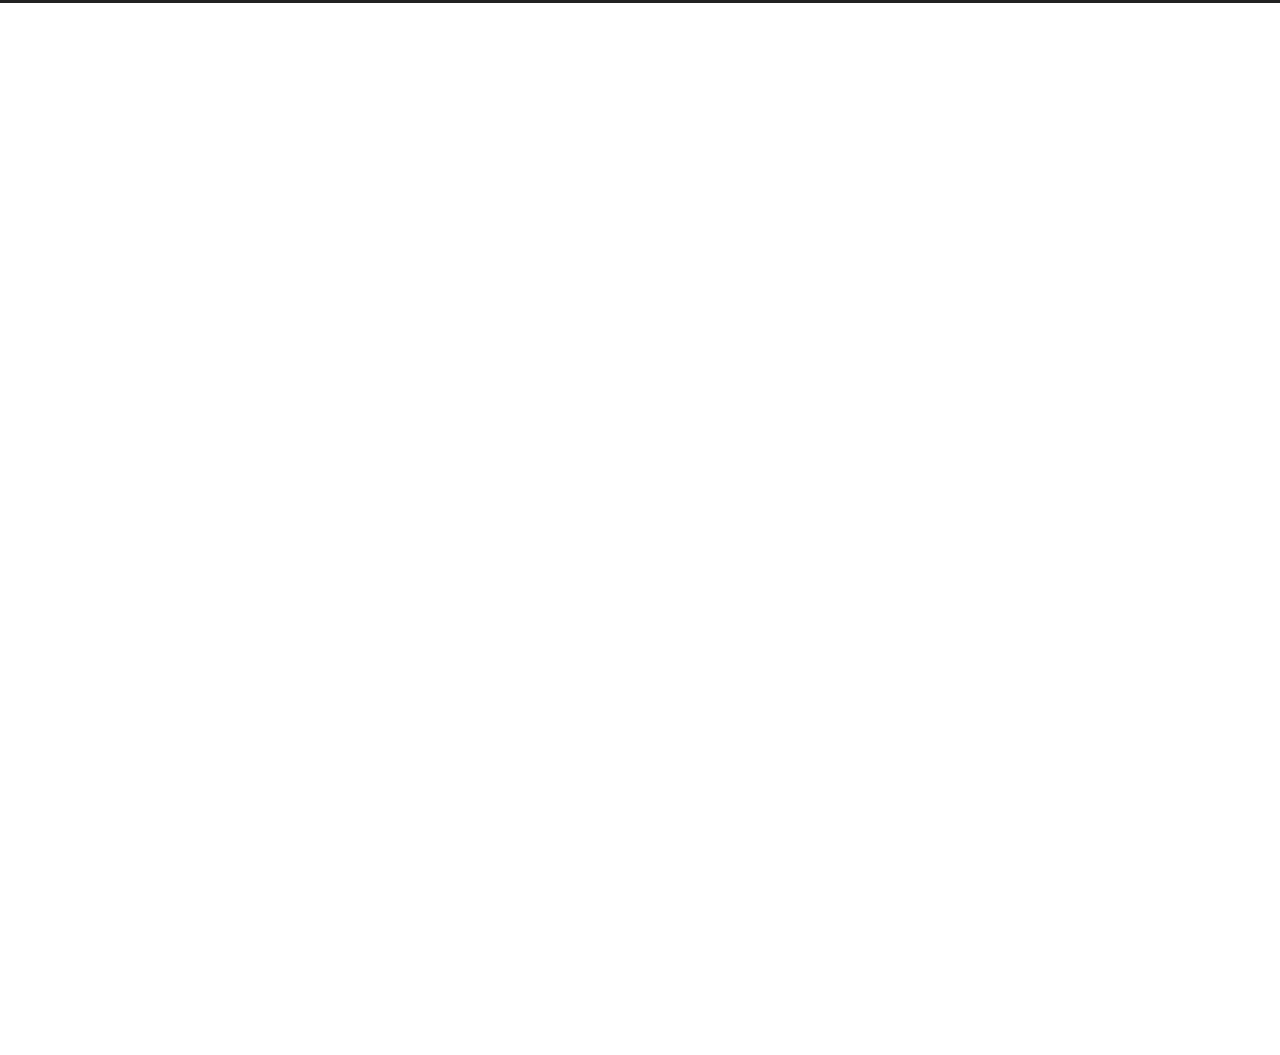
==== commit e73f8ddb: "Site updated: 2022-09-19 11:24:27" ====
--- a/index.html
+++ b/index.html
@@ -124,10 +124,18 @@
   <nav class="site-state">
       <div class="site-state-item site-state-posts">
         <a href="/archives/">
-          <span class="site-state-item-count">1</span>
+          <span class="site-state-item-count">2</span>
           <span class="site-state-item-name">日志</span>
         </a>
       </div>
+      <div class="site-state-item site-state-categories">
+        <span class="site-state-item-count">1</span>
+        <span class="site-state-item-name">分类</span>
+      </div>
+      <div class="site-state-item site-state-tags">
+        <span class="site-state-item-count">1</span>
+        <span class="site-state-item-name">标签</span>
+      </div>
   </nav>
 </div>
 
@@ -154,6 +162,92 @@
 
 
     <div class="main-inner index posts-expand">
+
+    
+
+
+<div class="post-block">
+  
+  
+
+  <article itemscope itemtype="http://schema.org/Article" class="post-content" lang="">
+    <link itemprop="mainEntityOfPage" href="http://aircasairt.github.io/2022/09/19/AIRT%E5%8D%9A%E5%AE%A2%E6%96%87%E7%AB%A0%E5%8F%91%E5%B8%83/">
+
+    <span hidden itemprop="author" itemscope itemtype="http://schema.org/Person">
+      <meta itemprop="image" content="/images/avatar.gif">
+      <meta itemprop="name" content="yuan">
+    </span>
+
+    <span hidden itemprop="publisher" itemscope itemtype="http://schema.org/Organization">
+      <meta itemprop="name" content="AIRT">
+      <meta itemprop="description" content="">
+    </span>
+
+    <span hidden itemprop="post" itemscope itemtype="http://schema.org/CreativeWork">
+      <meta itemprop="name" content="undefined | AIRT">
+      <meta itemprop="description" content="">
+    </span>
+      <header class="post-header">
+        <h2 class="post-title" itemprop="name headline">
+          <a href="/2022/09/19/AIRT%E5%8D%9A%E5%AE%A2%E6%96%87%E7%AB%A0%E5%8F%91%E5%B8%83/" class="post-title-link" itemprop="url">AIRT:创建一篇新博客</a>
+        </h2>
+
+        <div class="post-meta-container">
+          <div class="post-meta">
+    <span class="post-meta-item">
+      <span class="post-meta-item-icon">
+        <i class="far fa-calendar"></i>
+      </span>
+      <span class="post-meta-item-text">发表于</span>
+      
+
+      <time title="创建时间：2022-09-19 10:23:21 / 修改时间：11:22:29" itemprop="dateCreated datePublished" datetime="2022-09-19T10:23:21+08:00">2022-09-19</time>
+    </span>
+    <span class="post-meta-item">
+      <span class="post-meta-item-icon">
+        <i class="far fa-folder"></i>
+      </span>
+      <span class="post-meta-item-text">分类于</span>
+        <span itemprop="about" itemscope itemtype="http://schema.org/Thing">
+          <a href="/categories/%E8%AF%B4%E6%98%8E%E6%96%87%E6%A1%A3/" itemprop="url" rel="index"><span itemprop="name">说明文档</span></a>
+        </span>
+    </span>
+
+  
+</div>
+
+        </div>
+      </header>
+
+    
+    
+    
+    <div class="post-body" itemprop="articleBody">
+          <p>本文主要讲述如何在服务器端发布文章</p>
+          <!--noindex-->
+            <div class="post-button">
+              <a class="btn" href="/2022/09/19/AIRT%E5%8D%9A%E5%AE%A2%E6%96%87%E7%AB%A0%E5%8F%91%E5%B8%83/#more" rel="contents">
+                阅读全文 &raquo;
+              </a>
+            </div>
+          <!--/noindex-->
+        
+      
+    </div>
+
+    
+    
+    
+
+    <footer class="post-footer">
+        <div class="post-eof"></div>
+      
+    </footer>
+  </article>
+</div>
+
+
+
 
     
 
--- a/css/main.css
+++ b/css/main.css
@@ -2540,7 +2540,7 @@
   vertical-align: middle;
 }
 .links-of-author a::before {
-  background: #2037ff;
+  background: #bfb946;
   display: inline-block;
   margin-right: 3px;
   transform: translateY(-2px);
